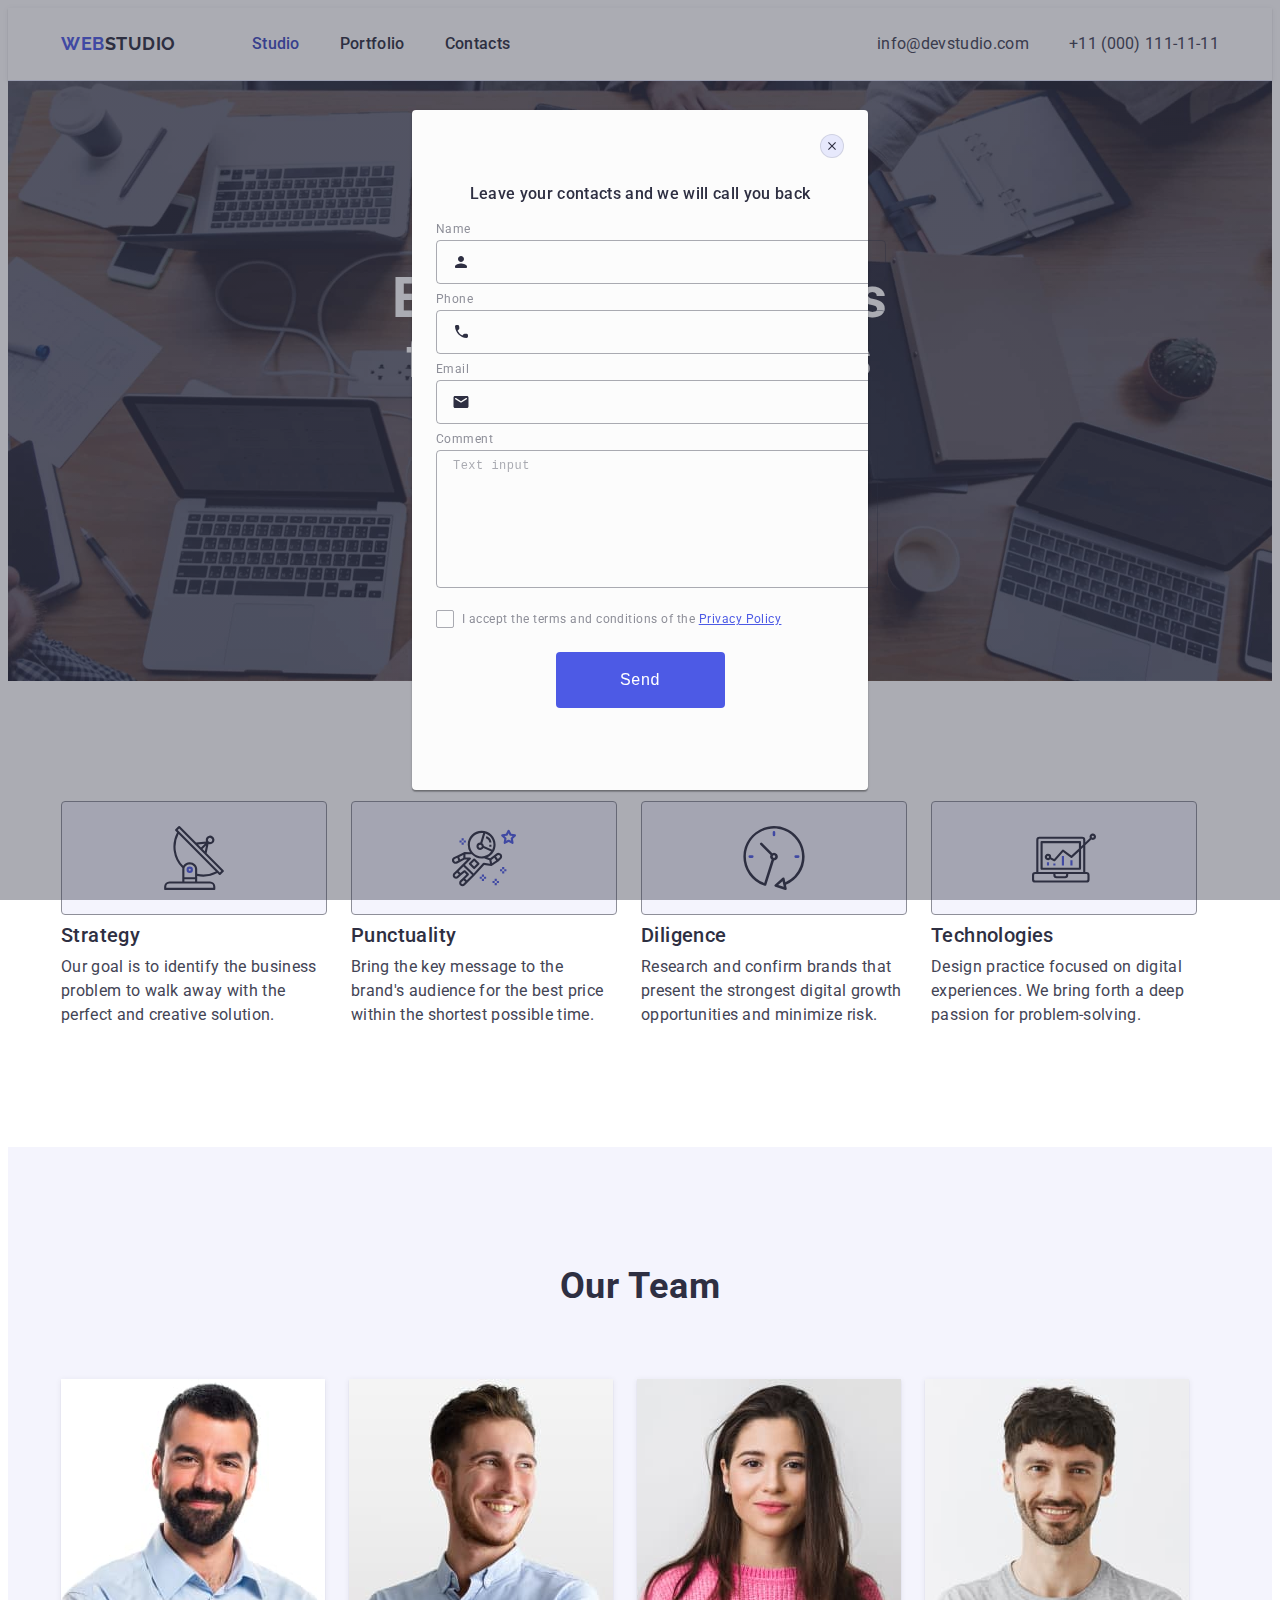
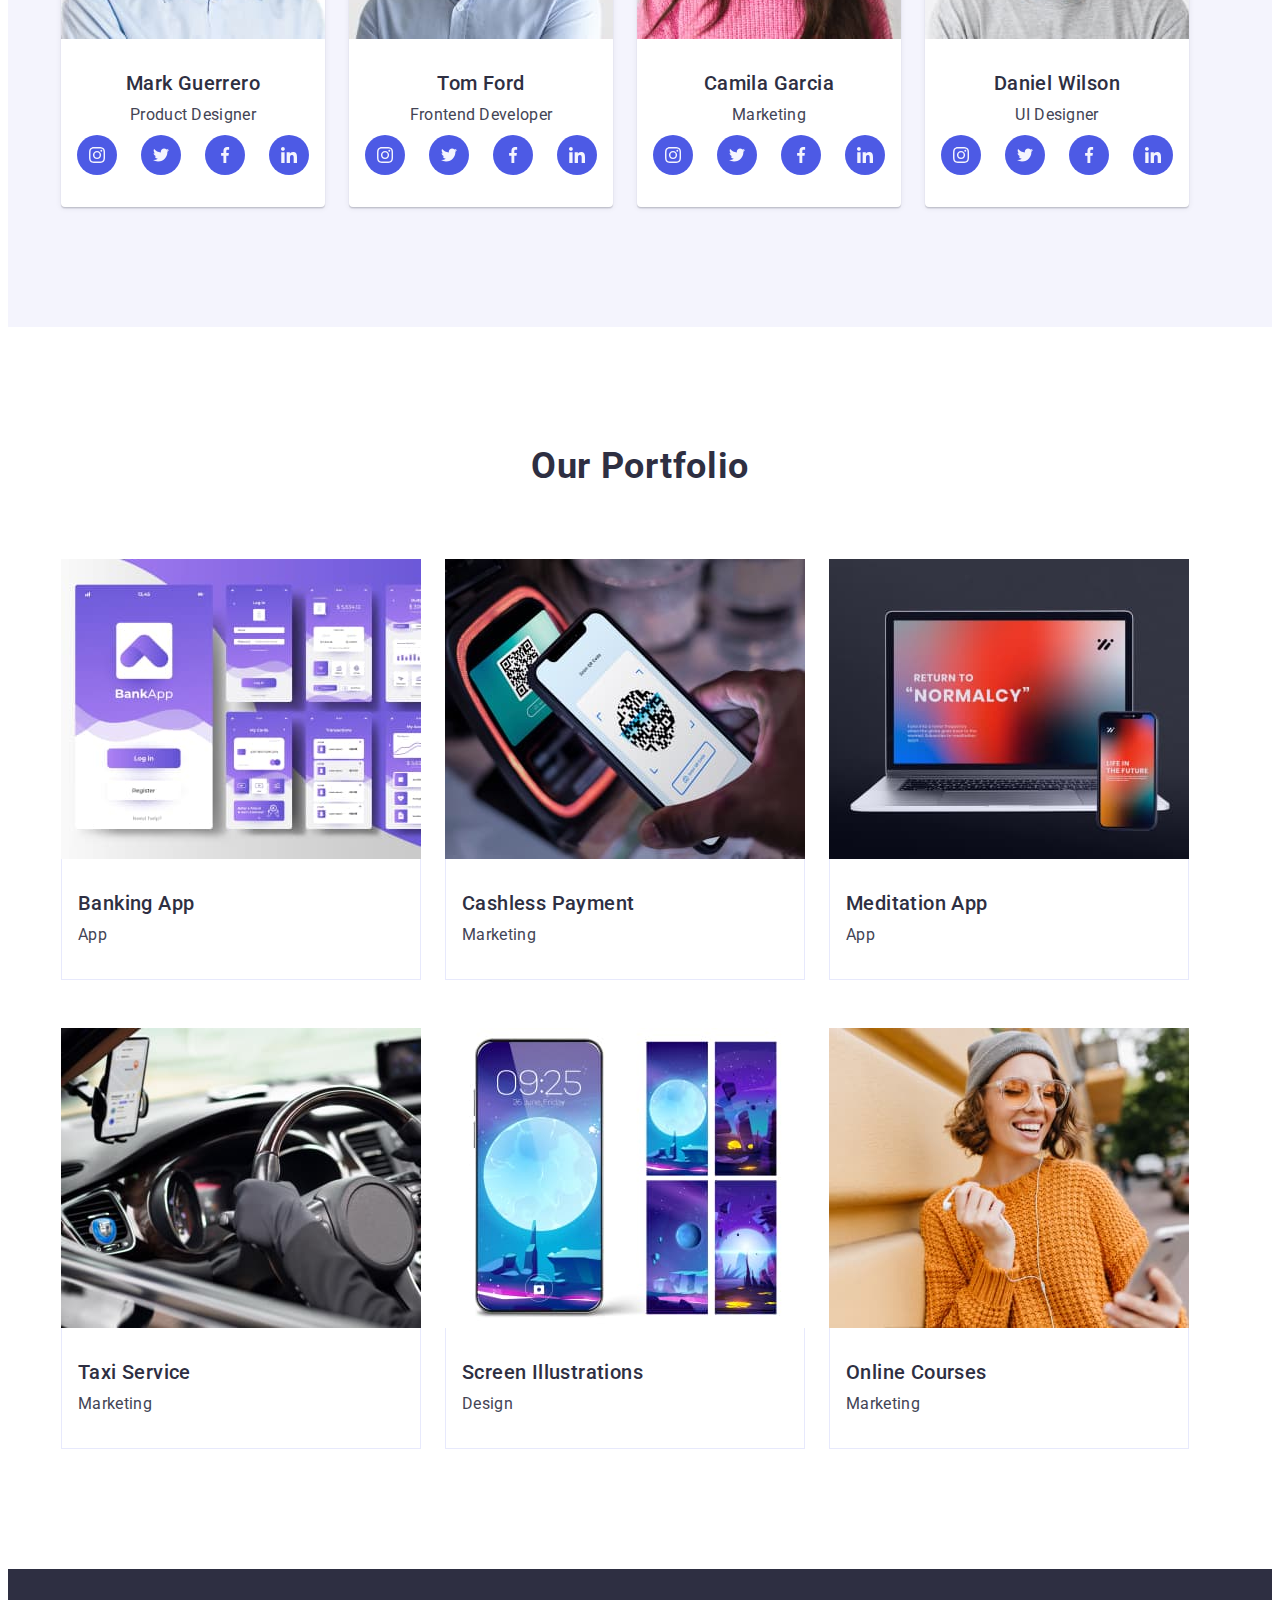
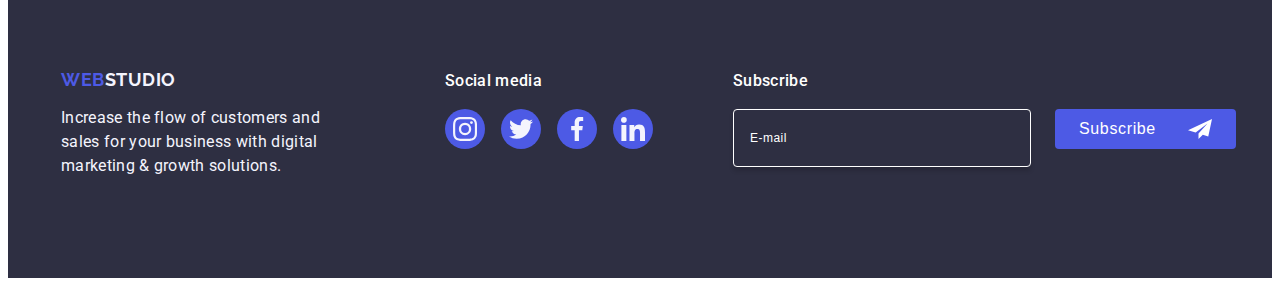
==== index.html @ cb4a6888 "Initial commit" ====
<!DOCTYPE html>
<html lang="en">
  <head>
    <meta charset="UTF-8" />
    <meta name="viewport" content="width=device-width, initial-scale=1.0" />
    <meta name="description" content="Effective Solutions for Your Business" />
    <title>WebStudio</title>
    <link
      rel="stylesheet"
      href="https://cdnjs.cloudflare.com/ajax/libs/modern-normalize/3.0.1/modern-normalize.min.css"
      integrity="sha512-q6WgHqiHlKyOqslT/lgBgodhd03Wp4BEqKeW6nNtlOY4quzyG3VoQKFrieaCeSnuVseNKRGpGeDU3qPmabCANg=="
      crossorigin="anonymous"
      referrerpolicy="no-referrer"
    />
    <link rel="preconnect" href="https://fonts.googleapis.com" />
    <link rel="preconnect" href="https://fonts.gstatic.com" crossorigin />
    <link
      href="https://fonts.googleapis.com/css2?family=Raleway:ital,wght@0,100..900;1,100..900&family=Roboto:ital,wght@0,100;0,300;0,400;0,500;0,700;0,900;1,100;1,300;1,400;1,500;1,700;1,900&display=swap"
      rel="stylesheet"
    />
    <link rel="stylesheet" href="./css/styles.css" />
  </head>
  <body>
    <!-- Header section -->
    <header id="home" class="main-header">
      <div class="container">
        <nav class="main-nav">
          <a class="logo" href="./index.html"
            >Web<span class="logo-style">Studio</span></a
          >
          <ul class="nav-list">
            <li class="nav-item">
              <a class="nav-item-link current" href="./index.html">Studio</a>
            </li>
            <li class="nav-item">
              <a class="nav-item-link" href="">Portfolio</a>
            </li>
            <li class="nav-item">
              <a class="nav-item-link" href="">Contacts</a>
            </li>
          </ul>
        </nav>
        <address class="address">
          <ul class="contact-list">
            <li>
              <a class="link" href="mailto:info@devstudio.com"
                >info@devstudio.com</a
              >
            </li>
            <li>
              <a class="link" href="tel:+110001111111">+11 (000) 111-11-11</a>
            </li>
          </ul>
        </address>
      </div>
    </header>

    <!-- Unique content -->
    <main>
      <!-- Section1  Hero section -->
      <section class="hero">
        <div class="container">
          <h1 class="hero-title">Effective Solutions for Your Business</h1>
          <button class="hero-btn" type="button">Order Service</button>
        </div>
      </section>
      <!-- Section2  Features section -->
      <section class="features">
        <div class="container">
          <h2 class="visually-hidden">Our operating principles</h2>
          <ul class="features-list section-list">
            <li class="item">
              <div class="thumb">
                <svg class="features-list-icons" width="64" height="64">
                  <use href="./images/icons.svg#icon-antenna"></use>
                </svg>
              </div>
              <h3 class="li-title">Strategy</h3>
              <p class="text">
                Our goal is to identify the business problem to walk away with
                the perfect and creative solution.
              </p>
            </li>
            <li class="item">
              <div class="thumb">
                <svg class="features-list-icons" width="64" height="64">
                  <use href="./images/icons.svg#icon-astronaut"></use>
                </svg>
              </div>
              <h3 class="li-title">Punctuality</h3>
              <p class="text">
                Bring the key message to the brand's audience for the best price
                within the shortest possible time.
              </p>
            </li>
            <li class="item">
              <div class="thumb">
                <svg class="features-list-icons" width="64" height="64">
                  <use href="./images/icons.svg#icon-clock"></use>
                </svg>
              </div>
              <h3 class="li-title">Diligence</h3>
              <p class="text">
                Research and confirm brands that present the strongest digital
                growth opportunities and minimize risk.
              </p>
            </li>
            <li class="item">
              <div class="thumb">
                <svg class="features-list-icons" width="64" height="64">
                  <use href="./images/icons.svg#icon-diagram"></use>
                </svg>
              </div>
              <h3 class="li-title">Technologies</h3>
              <p class="text">
                Design practice focused on digital experiences. We bring forth a
                deep passion for problem-solving.
              </p>
            </li>
          </ul>
        </div>
      </section>
      <!-- Section3  Our Team -->
      <section class="team section">
        <div class="container">
          <h2 class="section-title">Our Team</h2>
          <ul class="team-list section-list">
            <li class="item">
              <img
                src="./images/OurTeam/Mark.jpg"
                alt="Mark Product Designer"
                width="264"
                height="260"
              />
              <div class="card-text">
                <h3 class="li-title">Mark Guerrero</h3>
                <p class="text">Product Designer</p>
                <ul class="social-list">
                  <li class="item">
                    <a href="" class="link">
                      <svg class="icon" width="16" height="16">
                        <use href="./images/icons.svg#instagram"></use>
                      </svg>
                    </a>
                  </li>
                  <li class="item">
                    <a href="" class="link">
                      <svg class="icon" width="16" height="16">
                        <use href="./images/icons.svg#twitter"></use>
                      </svg>
                    </a>
                  </li>
                  <li class="item">
                    <a href="" class="link">
                      <svg class="icon" width="16" height="16">
                        <use href="./images/icons.svg#facebook"></use>
                      </svg>
                    </a>
                  </li>
                  <li class="item">
                    <a href="" class="link">
                      <svg class="icon" width="16" height="16">
                        <use href="./images/icons.svg#linkedin"></use>
                      </svg>
                    </a>
                  </li>
                </ul>
              </div>
            </li>
            <li class="item">
              <img
                src="./images/OurTeam/Tom.jpg"
                alt="Tom Ford Frontend Developer"
                width="264"
                height="260"
              />
              <div class="card-text">
                <h3 class="li-title">Tom Ford</h3>
                <p class="text">Frontend Developer</p>
                <ul class="social-list">
                  <li class="item">
                    <a href="" class="link">
                      <svg class="icon" width="16" height="16">
                        <use href="./images/icons.svg#instagram"></use>
                      </svg>
                    </a>
                  </li>
                  <li class="item">
                    <a href="" class="link">
                      <svg class="icon" width="16" height="16">
                        <use href="./images/icons.svg#twitter"></use>
                      </svg>
                    </a>
                  </li>
                  <li class="item">
                    <a href="" class="link">
                      <svg class="icon" width="16" height="16">
                        <use href="./images/icons.svg#facebook"></use>
                      </svg>
                    </a>
                  </li>
                  <li class="item">
                    <a href="" class="link">
                      <svg class="icon" width="16" height="16">
                        <use href="./images/icons.svg#linkedin"></use>
                      </svg>
                    </a>
                  </li>
                </ul>
              </div>
            </li>
            <li class="item">
              <img
                src="./images/OurTeam/Camila.jpg"
                alt="Camila Marketing"
                width="264"
                height="260"
              />
              <div class="card-text">
                <h3 class="li-title">Camila Garcia</h3>
                <p class="text">Marketing</p>
                <ul class="social-list">
                  <li class="item">
                    <a href="" class="link">
                      <svg class="icon" width="16" height="16">
                        <use href="./images/icons.svg#instagram"></use>
                      </svg>
                    </a>
                  </li>
                  <li class="item">
                    <a href="" class="link">
                      <svg class="icon" width="16" height="16">
                        <use href="./images/icons.svg#twitter"></use>
                      </svg>
                    </a>
                  </li>
                  <li class="item">
                    <a href="" class="link">
                      <svg class="icon" width="16" height="16">
                        <use href="./images/icons.svg#facebook"></use>
                      </svg>
                    </a>
                  </li>
                  <li class="item">
                    <a href="" class="link">
                      <svg class="icon" width="16" height="16">
                        <use href="./images/icons.svg#linkedin"></use>
                      </svg>
                    </a>
                  </li>
                </ul>
              </div>
            </li>
            <li class="item">
              <img
                src="./images/OurTeam/Daniel.jpg"
                alt="Camila Marketing"
                width="264"
                height="260"
              />
              <div class="card-text">
                <h3 class="li-title">Daniel Wilson</h3>
                <p class="text">UI Designer</p>
                <ul class="social-list">
                  <li class="item">
                    <a href="" class="link">
                      <svg class="icon" width="16" height="16">
                        <use href="./images/icons.svg#instagram"></use>
                      </svg>
                    </a>
                  </li>
                  <li class="item">
                    <a href="" class="link">
                      <svg class="icon" width="16" height="16">
                        <use href="./images/icons.svg#twitter"></use>
                      </svg>
                    </a>
                  </li>
                  <li class="item">
                    <a href="" class="link">
                      <svg class="icon" width="16" height="16">
                        <use href="./images/icons.svg#facebook"></use>
                      </svg>
                    </a>
                  </li>
                  <li class="item">
                    <a href="" class="link">
                      <svg class="icon" width="16" height="16">
                        <use href="./images/icons.svg#linkedin"></use>
                      </svg>
                    </a>
                  </li>
                </ul>
              </div>
            </li>
          </ul>
        </div>
      </section>
      <!-- Section4  Our Portfolio -->
      <section class="portfolio section">
        <div class="container">
          <h2 class="section-title">Our Portfolio</h2>
          <ul class="portfolio-list section-list">
            <li class="item">
              <div class="card-img">
                <img
                  src="./images/OurPortfolio/portfilio-img1.jpg"
                  alt="Banking App"
                  width="360"
                />
                <p class="overlay">
                  14 Stylish and User-Friendly App Design Concepts · Task
                  Manager App · Calorie Tracker App · Exotic Fruit Ecommerce App
                  · Cloud Storage App
                </p>
              </div>
              <div class="card-text">
                <h3 class="li-title">Banking App</h3>
                <p class="text">App</p>
              </div>
            </li>
            <li class="item">
              <div class="card-img">
                <img
                  src="./images/OurPortfolio/portfilio-img2.jpg"
                  alt="Cashless Payment"
                  width="360"
                />
                <p class="overlay">
                  14 Stylish and User-Friendly App Design Concepts · Task
                  Manager App · Calorie Tracker App · Exotic Fruit Ecommerce App
                  · Cloud Storage App
                </p>
              </div>
              <div class="card-text">
                <h3 class="li-title">Cashless Payment</h3>
                <p class="text">Marketing</p>
              </div>
            </li>
            <li class="item">
              <div class="card-img">
                <img
                  src="./images/OurPortfolio/portfilio-img3.jpg"
                  alt="Meditation App"
                  width="360"
                />
                <p class="overlay">
                  14 Stylish and User-Friendly App Design Concepts · Task
                  Manager App · Calorie Tracker App · Exotic Fruit Ecommerce App
                  · Cloud Storage App
                </p>
              </div>
              <div class="card-text">
                <h3 class="li-title">Meditation App</h3>
                <p class="text">App</p>
              </div>
            </li>
            <li class="item">
              <div class="card-img">
                <img
                  src="./images/OurPortfolio/portfilio-img4.jpg"
                  alt="Taxi Service"
                  width="360"
                />
                <p class="overlay">
                  14 Stylish and User-Friendly App Design Concepts · Task
                  Manager App · Calorie Tracker App · Exotic Fruit Ecommerce App
                  · Cloud Storage App
                </p>
              </div>
              <div class="card-text">
                <h3 class="li-title">Taxi Service</h3>
                <p class="text">Marketing</p>
              </div>
            </li>
            <li class="item">
              <div class="card-img">
                <img
                  src="./images/OurPortfolio/portfilio-img5.jpg"
                  alt="Screen Illustrations"
                  width="360"
                />
                <p class="overlay">
                  14 Stylish and User-Friendly App Design Concepts · Task
                  Manager App · Calorie Tracker App · Exotic Fruit Ecommerce App
                  · Cloud Storage App
                </p>
              </div>
              <div class="card-text">
                <h3 class="li-title">Screen Illustrations</h3>
                <p class="text">Design</p>
              </div>
            </li>
            <li class="item">
              <div class="card-img">
                <img
                  src="./images/OurPortfolio/portfilio-img6.jpg"
                  alt="Online Courses"
                  width="360"
                />
                <p class="overlay">
                  14 Stylish and User-Friendly App Design Concepts · Task
                  Manager App · Calorie Tracker App · Exotic Fruit Ecommerce App
                  · Cloud Storage App
                </p>
              </div>
              <div class="card-text">
                <h3 class="li-title">Online Courses</h3>
                <p class="text">Marketing</p>
              </div>
            </li>
          </ul>
        </div>
      </section>
    </main>

    <!-- Footer section -->
    <footer class="main-footer" id="contacts">
      <div class="container">
        <div class="info">
          <a class="logo" href="./index.html"
            >Web<span class="accent">Studio</span></a
          >
          <p class="text">
            Increase the flow of customers and sales for your business with
            digital marketing & growth solutions.
          </p>
        </div>
        <div class="contacts">
          <p class="contacts-title">Social media</p>
          <ul class="main-footer-list social-list">
            <li class="item">
              <a href="" class="link">
                <svg class="icon" width="24" height="24">
                  <use href="./images/icons.svg#instagram"></use>
                </svg>
              </a>
            </li>
            <li class="item">
              <a href="" class="link">
                <svg class="icon" width="24" height="24">
                  <use href="./images/icons.svg#twitter"></use>
                </svg>
              </a>
            </li>
            <li class="item">
              <a href="" class="link">
                <svg class="icon" width="24" height="24">
                  <use href="./images/icons.svg#facebook"></use>
                </svg>
              </a>
            </li>
            <li class="item">
              <a href="" class="link">
                <svg class="icon" width="24" height="24">
                  <use href="./images/icons.svg#linkedin"></use>
                </svg>
              </a>
            </li>
          </ul>
        </div>
        <div class="form-container">
          <p class="contacts-title">Subscribe</p>
          <form class="subscribe-form">
            <label class="form-label">
              <input
                class="form-input"
                type="email"
                name="user-email"
                placeholder="E-mail"
            /></label>
            <button class="submit-btn btn" type="submit">
              Subscribe
              <svg class="icon-send" width="24" height="24">
                <use href="./images/icons.svg#send"></use>
              </svg>
            </button>
          </form>
        </div>
      </div>
    </footer>
    <div class="backdrop is-open">
      <div class="modal">
        <button type="button" class="modal-close">
          <svg class="icone-close" width="8" height="8">
            <use href="./images/icons.svg#close"></use>
          </svg>
        </button>
        <p class="modal-title">Leave your contacts and we will call you back</p>
        <form>
          <div class="form-wrraper-cont">
            <label for="user-name" class="form-user-label">Name</label>
            <div class="form-user-icon-wrapper">
              <input
                class="form-user-input"
                type="text"
                id="user-name"
                name="user-name"
                required
              />
              <svg class="form-user-icon" width="18" height="24">
                <use href="./images/icons.svg#person"></use>
              </svg>
            </div>
          </div>
          <div class="form-wrraper-cont">
            <label class="form-user-label" for="form-user-phone">Phone</label>
            <div class="form-user-icon-wrapper">
              <input
                class="form-user-input"
                type="tel"
                id="form-user-phone"
                name="form-user-phone"
                pattern="[0-9]{3}-[0-9]{3}-[0-9]{2}-[0-9]{2}"
                title="xxx-xxx-xx-xx"
                required
              />
              <svg class="form-user-icon" width="18" height="24">
                <use href="./images/icons.svg#phone"></use>
              </svg>
            </div>
          </div>
          <div class="form-wrraper-cont">
            <label class="form-user-label" for="form-user-email">Email</label>
            <div class="form-user-icon-wrapper">
              <input
                class="form-user-input"
                type="email"
                id="form-user-email"
                name="form-user-email"
                required
              />
              <svg class="form-user-icon" width="18" height="24">
                <use href="./images/icons.svg#email"></use>
              </svg>
            </div>
          </div>
          <div class="form-wrraper-cont">
            <label for="user-comment" class="form-user-label">Comment</label>
            <textarea
              class="form-user-coment"
              id="user-comment"
              name="user-comment"
              placeholder="Text input"
            ></textarea>
          </div>
          <div class="form-wrapper-checkbox">
            <input
              class="checkbox visually-hidden"
              type="checkbox"
              name="user-privacy"
              id="user-privacy"
              value="true"
              required
            />
            <label for="user-privacy" class="form-user-checkbox"
              ><span class="castom-checkbox"
                ><svg width="10" height="8" class="castom-checkbox-icon">
                  <use href="./images/icons.svg#galka"></use></svg></span
              >I accept the terms and conditions of the
              <a class="link" href="#">Privacy Policy</a></label
            >
          </div>
          <button type="submit" class="btn hero-btn send-btn">Send</button>
        </form>
      </div>
    </div>
  </body>
</html>
---- css/styles.css ----
body {
  font-family: "Roboto", sans-serif;
  color: #434455;
  background-color: #ffffff;
}

img {
  display: block;
}

/* #region приховуєм елемент */
.visually-hidden {
  position: absolute;
  width: 1px;
  height: 1px;
  margin: -1px;
  border: 0;
  padding: 0;

  white-space: nowrap;
  clip-path: inset(100%);
  clip: rect(0 0 0 0);
  overflow: hidden;
}
/* #endregion приховуєм елемент*/

/* #region Обнуляєм дефолтні маржини від браузера */
h1,
h2,
h3,
h4,
h5,
h6,
p {
  margin-top: 0;
  margin-bottom: 0;
}
/* #endregion Обнуляєм дефолтні маржини від браузера*/

.container {
  max-width: 1158px;
  padding-left: 15px;
  padding-right: 15px;
  margin-left: auto;
  margin-right: auto;
}

.section {
  padding-top: 120px;
}

.section-list {
  gap: 24px;
}
.li-title {
  font-weight: 500;
  font-size: 20px;
  line-height: 1.2;
  letter-spacing: 0.02em;
  color: #2e2f42;
}

.li-title {
  margin-bottom: 8px;
}

.text {
  font-weight: 400;
  font-size: 16px;
  line-height: 1.5;
  letter-spacing: 0.02em;
}
.section-title {
  font-weight: 700;
  font-size: 36px;
  line-height: 1.11;
  letter-spacing: 0.02em;
  text-align: center;
  color: #2e2f42;
  text-transform: capitalize;
  margin-bottom: 72px;
}
/* #region скидуєм стилі */
a {
  text-decoration: none;
}

ul,
ol {
  margin-top: 0;
  margin-bottom: 0;
  padding-left: 0;
  list-style-type: none;
}
/* #endregion скидуєм стилі*/

button {
  cursor: pointer; /* зміна вигляду курсора*/
  border: 0; /* убираем рамку*/
  transition: background-color 250ms cubic-bezier(0.4, 0, 0.2, 1),
    color 250ms cubic-bezier(0.4, 0, 0.2, 1);
}
/* #region header */
.main-header {
  border-bottom: 1px solid #e7e9fc;
  box-shadow: 0px 1px 6px 0px rgba(46, 47, 66, 0.08),
    0px 1px 1px 0px rgba(46, 47, 66, 0.16),
    0px 2px 1px 0px rgba(46, 47, 66, 0.08);
}
.main-header .container {
  display: flex;
  justify-content: space-between;
}
.main-nav {
  display: flex;
  justify-content: space-between;
  align-items: center;
}
.main-nav .logo {
  margin-right: 76px;
}
.logo {
  font-family: "Raleway", sans-serif;
  font-weight: 700;
  font-size: 18px;
  line-height: 1.17;
  letter-spacing: 0.03em;
  text-transform: uppercase;
  color: #4d5ae5;
}
.logo-style {
  color: #2e2f42;
}
.nav-list {
}
.nav-item {
  position: relative;
}
.nav-item-link {
  font-weight: 500;
  font-size: 16px;
  line-height: 1.5;
  letter-spacing: 0.02em;
  color: #2e2f42;
  padding: 24px 0;
  display: block;

  position: relative;
  overflow: hidden;

  transition: color 250ms cubic-bezier(0.4, 0, 0.2, 1);
}
.nav-item-link::after {
  content: "";
  display: inline-block;
  width: 100%;
  position: absolute;
  bottom: -1px;
  left: 0;
  transform: translateY(100%);
  height: 4px;
  border-radius: 2px;
  background-color: #404bbf;
  transition: transform 250ms cubic-bezier(0.4, 0, 0.2, 1);
}

.nav-item-link:hover,
.nav-item-link:focus,
.contact-list .link:hover,
.contact-list .link:focus {
  color: #404bbf;
}

.nav-item:hover .nav-item-link::after,
.nav-item:focus .nav-item-link::after {
  transform: translateY(0);
  /*content: "";
  border-radius: 2px;
  width: 48px;
  height: 4px;
  background-color: #404bbf;
  display: block;

  position: absolute; */
  /* bottom: 0; Располагаем псевдоэл-т внизу родителя */
  /* left: 50%; начало псевдоэл-та посередине родителя */
  /* transform: translateX(-50%); Смещаем влево на половину ширины псевдоэл-та */
}

.nav-item-link.current {
  color: #404bbf;
}

.contact-list {
  display: flex;
  gap: 40px;
}

.nav-list {
  display: flex;
  gap: 40px;
}

.contact-list .link {
  font-weight: 400;
  font-size: 16px;
  line-height: 1.5;
  letter-spacing: 0.02em;
  color: #434455;
  padding: 24px 0;
  display: block;
  transition: color 250ms cubic-bezier(0.4, 0, 0.2, 1);
}
.main-header .address {
  font-style: normal;
}
/* #endregion header*/

/* #region hero */
.hero {
  max-width: 1440px;
  margin: 0 auto;

  background-color: #2e2f42;
  background-image: linear-gradient(
      rgba(46, 47, 66, 0.7),
      rgba(46, 47, 66, 0.7)
    ),
    url(../images/Hero/people-office.jpg);
  background-size: cover;
  background-repeat: no-repeat;
  background-position: center center;

  text-align: center;
  padding: 188px 0;
}
.hero-title {
  font-weight: 700;
  font-size: 56px;
  line-height: 1.07;
  letter-spacing: 0.02em;
  text-align: center;
  color: #ffffff;
  max-width: 496px;
  margin: 0 auto;
}
.hero-btn {
  display: block;
  margin: 0 auto;
  font-weight: 500;
  font-size: 16px;
  line-height: 1.5;
  letter-spacing: 0.04em;
  color: #ffffff;
  background-color: #4d5ae5;
  margin-top: 48px;
  padding: 16px 32px;
  border-radius: 4px;
  min-width: 169px; /* min-width чтобы влезло 2 слова*/
  height: 56px;
  border: none;
  transition: background-color 250ms cubic-bezier(0.4, 0, 0.2, 1);
}
.hero-btn:hover,
.hero-btn:focus {
  background-color: #404bbf;
}
/* #endregion hero */

/* #region Features section */
.features-list {
  display: flex;
}
.features-list .item {
  flex-basis: 264px;
  flex-shrink: 0;
}
.features {
  padding: 120px 0;
}
.features-list .thumb {
  border: 1px solid #8e8f99;
  border-radius: 4px;
  width: 264px;
  height: 112px;
  background: #f4f4fd;

  display: flex;
  justify-content: center;
  align-items: center;
  margin-bottom: 8px;
}

/* #endregion Features section */

/* #region Our Team */
.team {
  background-color: #f4f4fd;
  padding: 120px 0;
}
.team.container {
  padding-top: 120px;
  /* padding-bottom: 46px; */
}
.team-list {
  display: flex;
}
.team-list > .item {
  background-color: #ffffff;
  text-align: center;
  border-radius: 0px 0px 4px 4px;
  box-shadow: 0 2px 1px 0 rgba(46, 47, 66, 0.08),
    0 1px 1px 0 rgba(46, 47, 66, 0.16), 0 1px 6px 0 rgba(46, 47, 66, 0.08);
}
.section-list .card-text {
  padding: 32px 0;
}

.team-list .social-list {
  margin-top: 8px;
}
.social-list {
  display: flex;
  justify-content: center;
  align-items: center;
  gap: 24px;
}
.social-list .link {
  display: flex;
  width: 40px;
  height: 40px;
  border-radius: 50%;

  background-color: #4d5ae5;
  justify-content: center;
  align-items: center;
  transition: background-color 250ms cubic-bezier(0.4, 0, 0.2, 1);
}

.social-list .link:hover,
.social-list .link:focus {
  background-color: #404bbf;
}
.social-list .icon {
  fill: #f4f4fd;
}

/* #endregion Our Team */

/* #region Our Portfolio */
.portfolio-list {
  display: flex;
  flex-wrap: wrap;
  row-gap: 48px;
}
.portfolio-list .item {
  flex-basis: calc(100% - 48px) / 3;
  transition: box-shadow 250ms cubic-bezier(0.4, 0, 0.2, 1);
}

.portfolio-list .item:hover {
  box-shadow: 0 2px 1px 0 rgba(46, 47, 66, 0.08),
    0 1px 1px 0 rgba(46, 47, 66, 0.16), 0 1px 6px 0 rgba(46, 47, 66, 0.08);
}
.portfolio-list .card-text {
  padding-left: 16px;
  padding-right: 16px;
  border: 1px solid #e7e9fc;
  border-top: none;
}
.portfolio.section {
  padding-top: 120px;
  padding-bottom: 120px;
}
.card-img {
  position: relative;
  overflow: hidden;
}
.portfolio-list .item:hover .overlay,
.portfolio-list .item:focus .overlay {
  transform: translateY(0%);
}
.overlay {
  background-color: #4d5ae5;
  width: 360px;
  height: 300px;
  /* padding: 40px 32px 164px 32px; */
  padding: 40px 32px;
  line-height: 1.5;
  letter-spacing: 0.02em;
  color: #f4f4fd;

  position: absolute;
  top: 0;
  left: 0;
  transform: translateY(100%);
  transition: transform 250ms cubic-bezier(0.4, 0, 0.2, 1);
}
.overlay .text {
  color: #f4f4fd;
}
/* #endregion Our Portfolio */

/* #region footer */
.main-footer {
  background-color: #2e2f42;
  color: #f4f4fd;
  padding: 100px 0;
}

.main-footer .container {
  display: flex;
  align-items: baseline;
}
.accent {
  color: #f4f4fd;
}

.main-footer .logo {
  display: inline-block;
  margin-bottom: 16px;
}
.info {
  flex-basis: 264px;
  margin-right: 120px;
}
.main-footer .text {
  width: 264px;
}

.main-footer .contacts {
  flex-basis: 208px;
}
.contacts-title {
  margin-bottom: 16px;
  font-weight: 500;
  color: #ffffff;
  /* мы это задали для body, тут: по требованию робота: */
  line-height: 1.5;
  letter-spacing: 0.02em;
}
.main-footer .social-list {
  /* display: flex;
  justify-content: space-between;
  align-items: center; */
  gap: 16px;
}

.main-footer-list .link:hover,
.main-footer-list .link:focus,
.subscribe-form .submit-btn:hover,
.subscribe-form .submit-btn:focus {
  background-color: #31d0aa;
}
.main-footer .contacts {
  margin-right: 80px;
}
.subscribe-form .form-input {
  width: 264px;
  height: 40px;
  background-color: transparent;
  border: 1px solid #ffffff;
  border-radius: 4px;
  height: 40px;
  box-shadow: 0 4px 4px 0 rgba(0, 0, 0, 0.15);
  padding: 8px 16px;
  outline: none;

  font-size: 12px;
  line-height: 2;
  letter-spacing: 0.48px;
  color: #ffffff;

  transition: border 250ms cubic-bezier(0.4, 0, 0.2, 1);
}
.subscribe-form .form-input::placeholder {
  font-weight: 400;
  font-size: 12px;
  line-height: 2;
  letter-spacing: 0.04em;
  color: #fff;
}
.subscribe-form {
  display: flex;
  gap: 24px;
  justify-content: space-between;
}
.subscribe-form .submit-btn {
  display: flex;
  align-items: center;
  justify-content: center;
  flex-direction: row;
  gap: 16px;

  border-radius: 4px;
  padding: 8px 24px;
  min-width: 165px;
  height: 40px;
  background-color: #4d5ae5;

  font-weight: 500;
  font-size: 16px;
  line-height: 1.5;
  letter-spacing: 0.04em;
  text-align: center;
  color: #ffffff;
}
.icon-send {
  fill: #ffffff;
  margin-left: 16px;
}
/* #endregion footer*/
/* #region backdrop & modal */
.backdrop {
  position: fixed;
  top: 0;
  left: 0;
  z-index: 99999;
  width: 100%;
  height: 100%;
  background: rgba(46, 47, 66, 0.4);
  opacity: 0; /*прозрачность эл-та, 0 полностью прозрачн, т е нет темного окна*/
  visibility: hidden; /*эл-т невидим, активен слой под ним*/
  pointer-events: none;
  /*эл-т полностью неактивным для кликов, наведения, фокуса и т.д.*/
  transition: opacity 250ms cubic-bezier(0.4, 0, 0.2, 1),
    visibility 250ms cubic-bezier(0.4, 0, 0.2, 1);
}
/* backdrop */
.is-open {
  opacity: 1; /*непрозрачен, т е есть темное окно*/
  visibility: visible; /*эл-т видим, слой под ним неактивен*/
  pointer-events: auto; /*эл-т полностью активн для кликов, и т.д.*/
}
.modal {
  min-width: 408px;
  min-height: 584px;

  position: absolute;
  top: 50%;
  left: 50%;
  transform: translate(-50%, -50%);
  transition: transform 250ms cubic-bezier(0.4, 0, 0.2, 1);

  background-color: #fcfcfc;
  box-shadow: 0 1px 1px 0 rgba(0, 0, 0, 0.14), 0 1px 3px 0 rgba(0, 0, 0, 0.12),
    0 2px 1px 0 rgba(0, 0, 0, 0.2);
  border-radius: 4px;
  padding: 24px;
  padding-top: 72px;
}
.modal-title {
  font-weight: 500;
  font-size: 16px;
  line-height: 1.5;
  letter-spacing: 0.02em;
  text-align: center;
  color: #2e2f42;
  margin-bottom: 16px;
}
/* кнопка */
.modal-close {
  position: absolute;
  top: 24px;
  right: 24px;
  padding: 0;

  fill: #2e2f42; /* это для цвета иконки т к иконка унаследует цвет от кнопки*/
  transition: fill 250ms cubic-bezier(0.4, 0, 0.2, 1),
    background-color 250ms cubic-bezier(0.4, 0, 0.2, 1);
  background-color: #e7e9fc;
  transition: background-color 250ms cubic-bezier(0.4, 0, 0.2, 1),
    border 250ms cubic-bezier(0.4, 0, 0.2, 1);

  width: 24px;
  height: 24px;
  border-radius: 50%;
  border: 1px solid rgba(0, 0, 0, 0.1);

  display: flex;
  justify-content: center;
  align-items: center;
}
.icone-close {
  transition: fill 250ms cubic-bezier(0.4, 0, 0.2, 1);
}
.modal-close:hover,
.modal-close:focus {
  fill: #ffffff;
  background-color: #404bbf;
  border: none;
}
.form-wrraper-cont {
  margin-bottom: 8px;
}
.form-wrraper-cont:nth-child(4) {
  margin-bottom: 16px;
}
.form-user-label {
  display: block;
  margin-bottom: 4px;
  font-weight: 400;
  font-size: 12px;
  line-height: 1.17;
  letter-spacing: 0.04em;
  color: #8e8f99;
}

.form-user-input {
  width: 100%;
  border: 1px solid rgba(46, 47, 66, 0.4);
  border-radius: 4px;
  height: 40px;
  padding-left: 38px;
  /* outline: none; при уст курсора чтоб не появл внешн рамка - научил препод*/
  outline: transparent; /*требование робота*/
  background-color: transparent;
  transition: border 250ms cubic-bezier(0.4, 0, 0.2, 1);
  transition: border-color 250ms cubic-bezier(0.4, 0, 0.2, 1);
}
.form-user-input:focus {
  border: 1px solid #4d5ae5;
}
.form-user-icon-wrapper {
  position: relative;
}
.form-user-icon {
  position: absolute;
  top: 50%;
  transform: translateY(-50%);
  left: 16px;
  fill: #2e2f42;
  transition: fill 250ms cubic-bezier(0.4, 0, 0.2, 1);
}
.form-user-input:focus + .form-user-icon {
  fill: #4d5ae5;
}
.form-user-coment {
  width: 100%;
  resize: none;
  min-height: 120px;
  outline: none;
  border: 1px solid rgba(46, 47, 66, 0.4);
  border-radius: 4px;
  padding: 8px 16px;

  font-weight: 400;
  font-size: 12px;
  line-height: 1.17;
  letter-spacing: 0.04em;
  color: rgba(46, 47, 66, 0.4);
  background-color: transparent; /*требование робота*/
  outline: transparent; /*требование робота*/
  transition: border-color 250ms cubic-bezier(0.4, 0, 0.2, 1);
}
.form-user-coment:focus {
  border: 1px solid #4d5ae5;
}
.form-user-coment::placeholder {
  font-weight: 400;
  font-size: 12px;
  line-height: 1.16667;
  letter-spacing: 0.04em;
  color: rgba(46, 47, 66, 0.4);
}
.castom-checkbox {
  display: inline-flex;
  justify-content: center;
  align-items: center;
  fill: transparent;
  width: 16px;
  height: 16px;
  border-radius: 2px;
  border: 1px solid rgba(46, 47, 66, 0.4);
  cursor: pointer;
  margin-right: 8px;
  transition: background-color 250ms cubic-bezier(0.4, 0, 0.2, 1),
    border 250ms cubic-bezier(0.4, 0, 0.2, 1),
    fill 250ms cubic-bezier(0.4, 0, 0.2, 1);
}
.checkbox:checked + .form-user-checkbox .castom-checkbox {
  background-color: #404bbf;
  border: transparent;
  fill: #f4f4fd;
}
.form-user-checkbox {
  font-weight: 400;
  font-size: 12px;
  line-height: 1.17;
  letter-spacing: 0.04em;
  color: #8e8f99;
}
.form-user-checkbox .link {
  text-decoration: underline;
  color: #4d5ae5;
}
.form-wrapper-checkbox {
  margin-bottom: 24px;
}
.send-btn {
  margin-top: 0;
  min-width: 169px; /* min-width чтобы влезло 2 слова*/

  color: #ffffff;

  font-size: 16px;

  font-weight: 500;
  line-height: 1.5;

  transition: background-color 250ms cubic-bezier(0.4, 0, 0.2, 1);
}
/* #endregion backdrop & modal*/
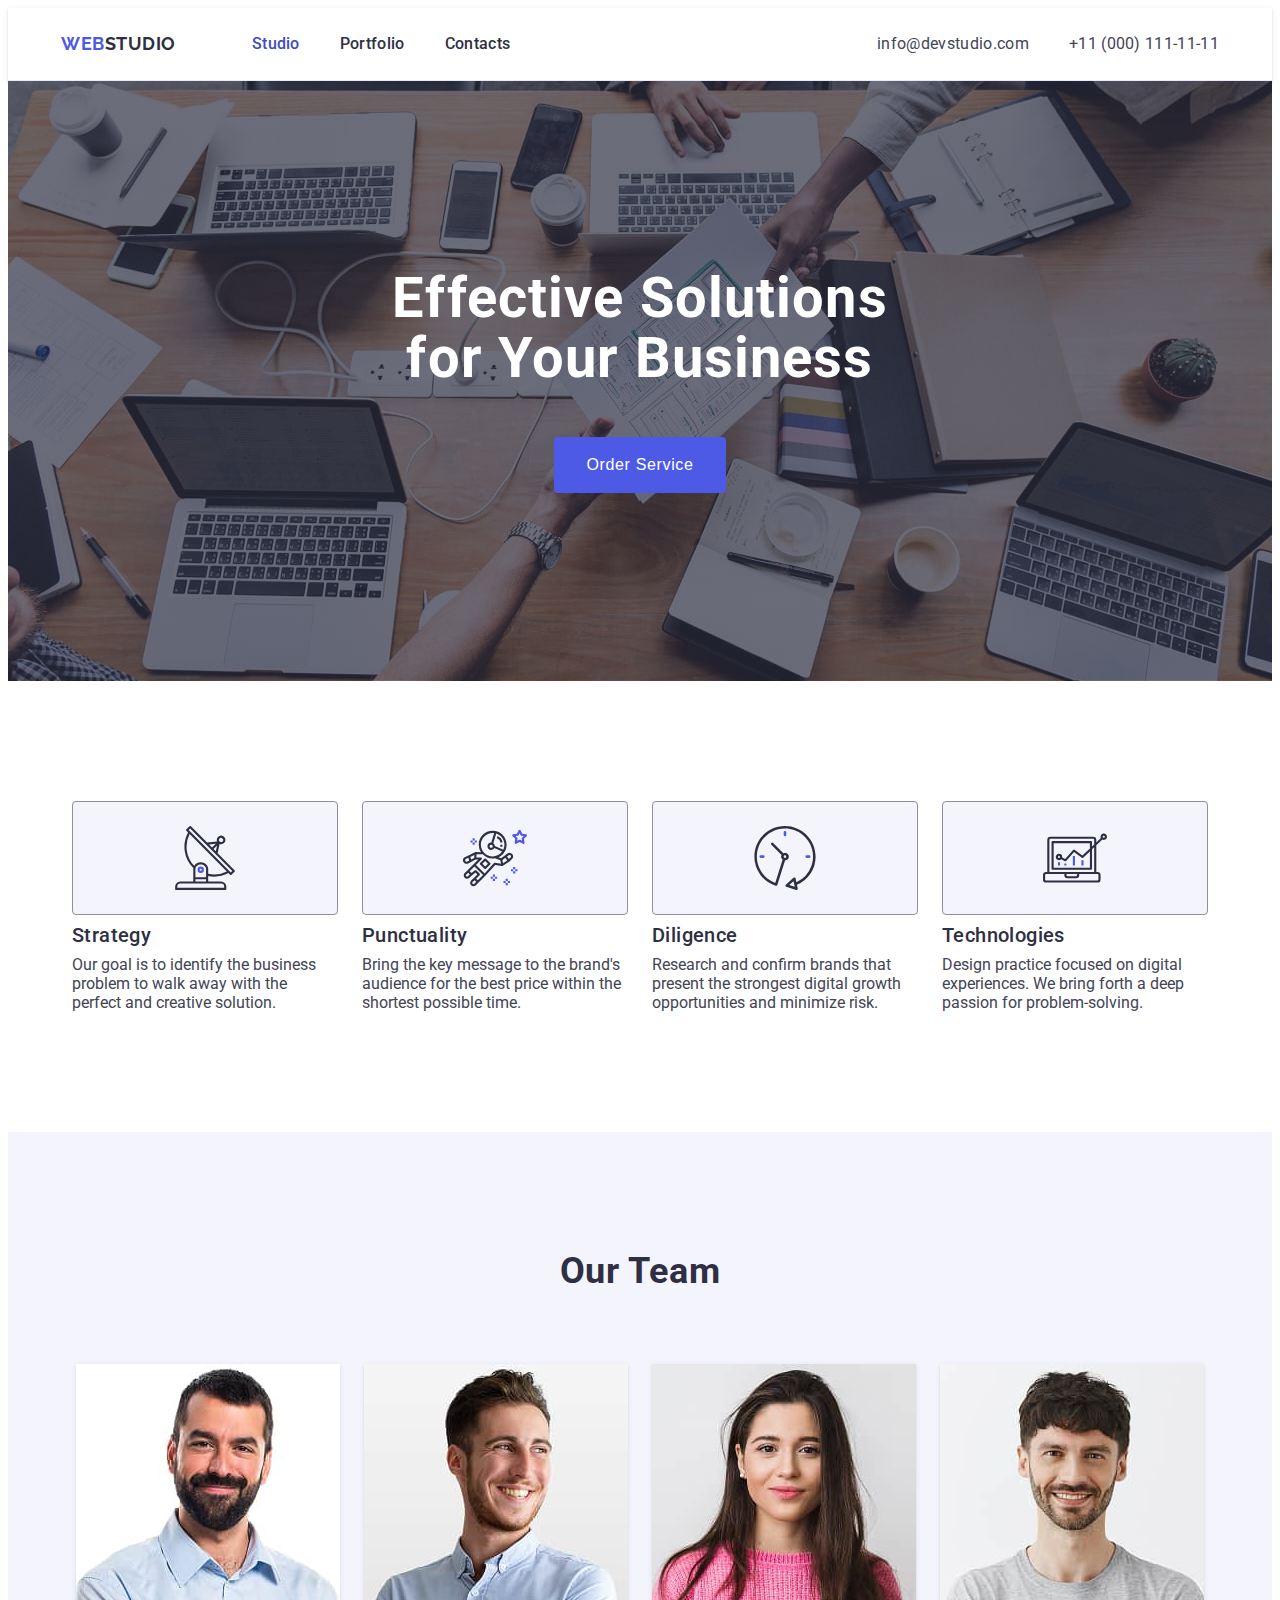
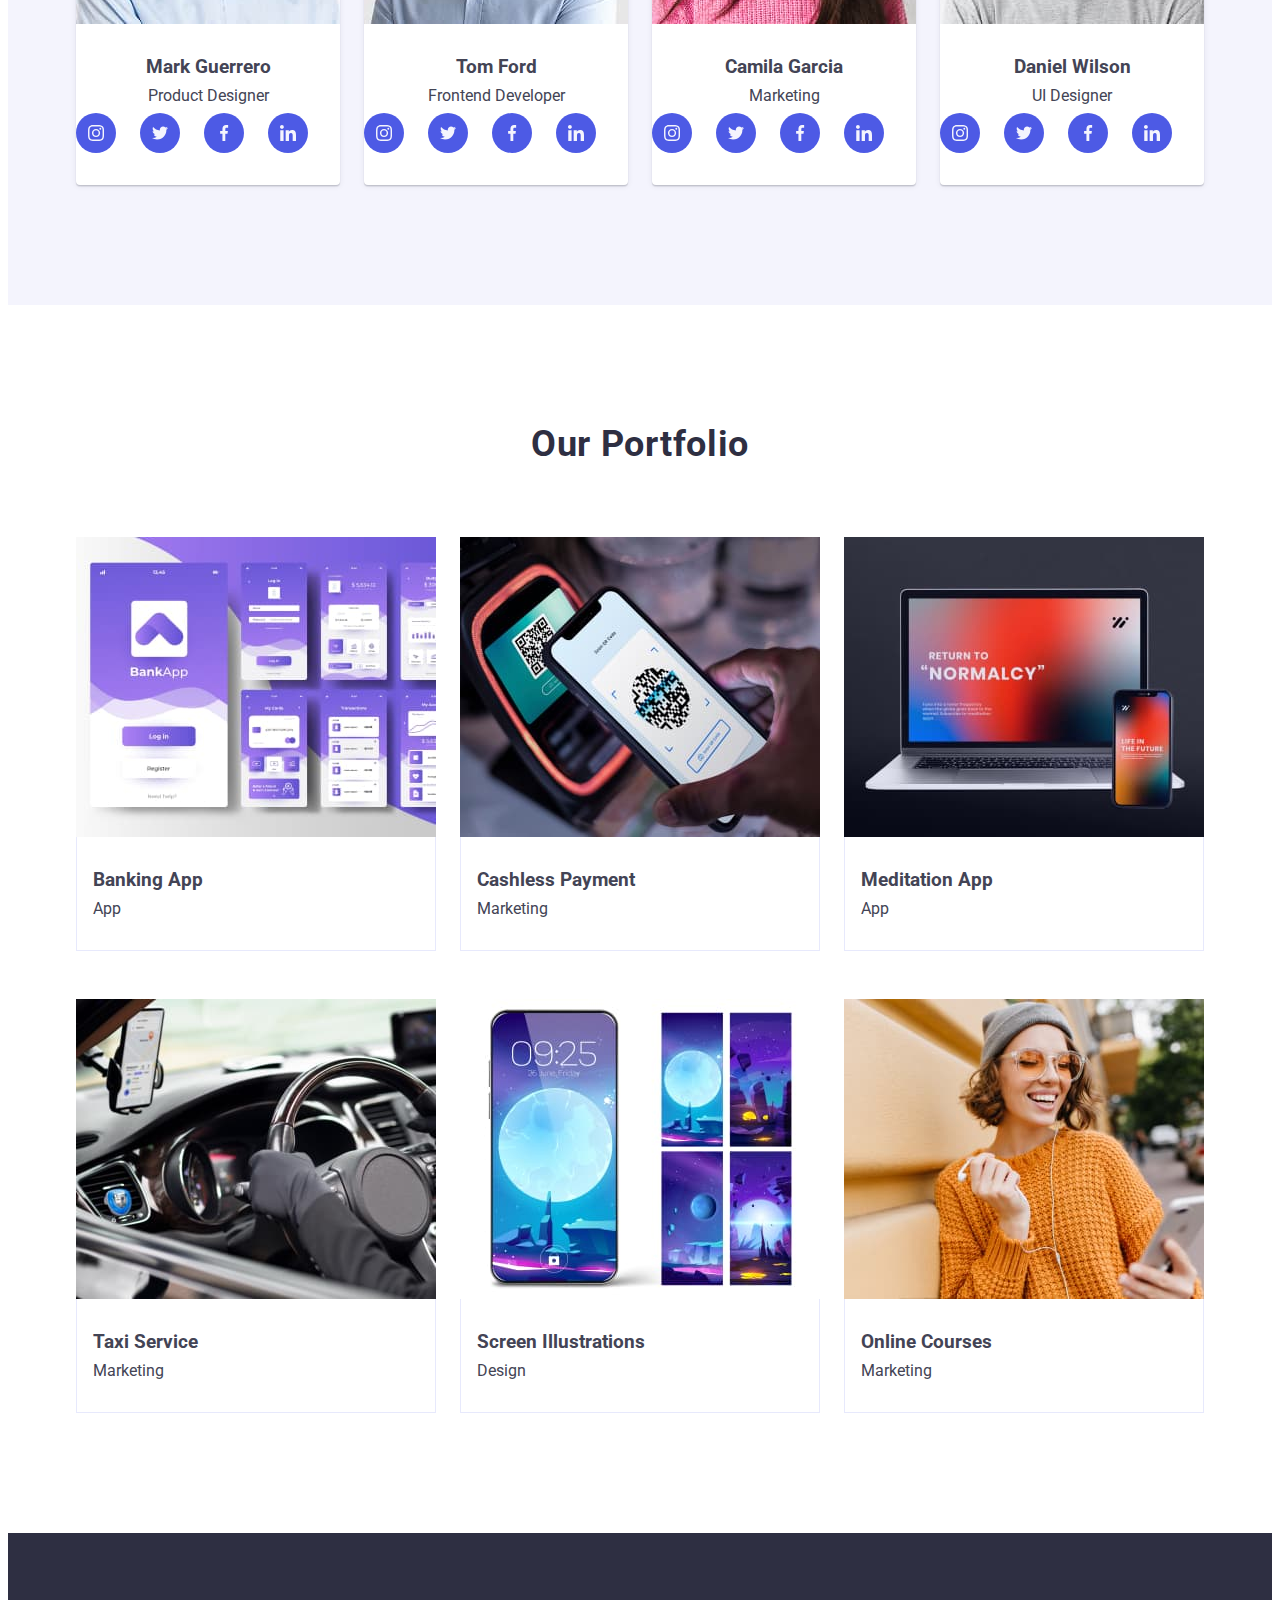
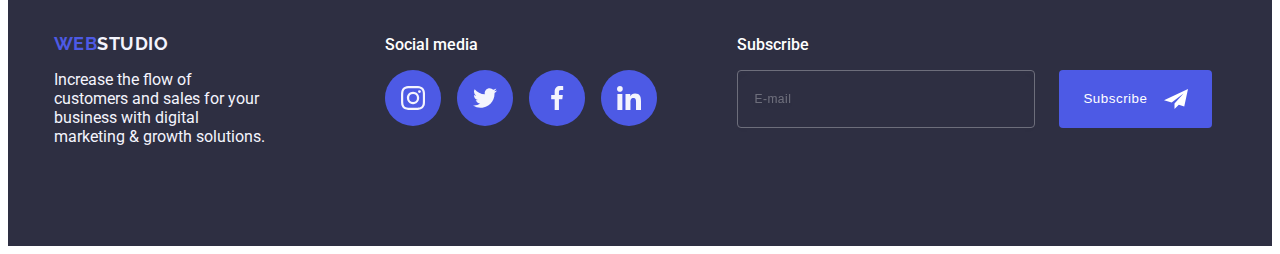
==== commit 7655fe3e: "HW6 v1" ====
--- a/index.html
+++ b/index.html
@@ -52,9 +52,13 @@
             </li>
           </ul>
         </address>
+        <button class="burger-btn" type="button" data-menu-open>
+          <svg class="burger-icon" width="24" height="24">
+            <use href="./images/icons.svg#icon-burger"></use>
+          </svg>
+        </button>
       </div>
     </header>
-
     <!-- Unique content -->
     <main>
       <!-- Section1  Hero section -->
@@ -127,7 +131,11 @@
           <ul class="team-list section-list">
             <li class="item">
               <img
-                src="./images/OurTeam/Mark.jpg"
+                src="./images/OurTeam/team-img-1@1x.jpg"
+                srcset="
+                  ./images/OurTeam/team-img-1@1x.jpg 1x,
+                  ./images/OurTeam/team-img-1@2x.jpg 2x
+                "
                 alt="Mark Product Designer"
                 width="264"
                 height="260"
@@ -169,7 +177,11 @@
             </li>
             <li class="item">
               <img
-                src="./images/OurTeam/Tom.jpg"
+                src="./images/OurTeam/team-img-2@1x.jpg"
+                srcset="
+                  ./images/OurTeam/team-img-2@1x.jpg 1x,
+                  ./images/OurTeam/team-img-2@2x.jpg 2x
+                "
                 alt="Tom Ford Frontend Developer"
                 width="264"
                 height="260"
@@ -211,7 +223,11 @@
             </li>
             <li class="item">
               <img
-                src="./images/OurTeam/Camila.jpg"
+                src="./images/OurTeam/team-img-3@1x.jpg"
+                srcset="
+                  ./images/OurTeam/team-img-3@1x.jpg 1x,
+                  ./images/OurTeam/team-img-3@2x.jpg 2x
+                "
                 alt="Camila Marketing"
                 width="264"
                 height="260"
@@ -253,7 +269,11 @@
             </li>
             <li class="item">
               <img
-                src="./images/OurTeam/Daniel.jpg"
+                src="./images/OurTeam/team-img-4@1x.jpg"
+                srcset="
+                  ./images/OurTeam/team-img-4@1x.jpg 1x,
+                  ./images/OurTeam/team-img-4@2x.jpg 2x
+                "
                 alt="Camila Marketing"
                 width="264"
                 height="260"
@@ -303,11 +323,32 @@
           <ul class="portfolio-list section-list">
             <li class="item">
               <div class="card-img">
-                <img
-                  src="./images/OurPortfolio/portfilio-img1.jpg"
-                  alt="Banking App"
-                  width="360"
-                />
+                <picture>
+                  <source
+                    media="(min-width: 1158px)"
+                    srcset="
+                      ./images/OurPortfolio/desktop/portfolio-img1-desktop@1.jpg 1x,
+                      ./images/OurPortfolio/desktop/portfolio-img1-desktop@2.jpg 2x
+                    "
+                    type="image/jpeg"
+                  />
+                  <source
+                    media="(min-width: 768px)"
+                    srcset="
+                      ./images/OurPortfolio/tablet/portfolio-img1-tablet@1.jpg 1x,
+                      ./images/OurPortfolio/tablet/portfolio-img1-tablet@2.jpg 2x
+                    "
+                    type="image/jpeg"
+                  />
+                  <img
+                    srcset="
+                      ./images/OurPortfolio/mobile/portfolio-img1-mobile@1x.jpg 1x,
+                      ./images/OurPortfolio/mobile/portfolio-img1-mobile@2x.jpg 2x
+                    "
+                    alt="Banking App"
+                    width="360"
+                  />
+                </picture>
                 <p class="overlay">
                   14 Stylish and User-Friendly App Design Concepts · Task
                   Manager App · Calorie Tracker App · Exotic Fruit Ecommerce App
@@ -321,11 +362,32 @@
             </li>
             <li class="item">
               <div class="card-img">
-                <img
-                  src="./images/OurPortfolio/portfilio-img2.jpg"
-                  alt="Cashless Payment"
-                  width="360"
-                />
+                <picture>
+                  <source
+                    media="(min-width: 1158px)"
+                    srcset="
+                      ./images/OurPortfolio/desktop/portfolio-img2-desktop@1.jpg 1x,
+                      ./images/OurPortfolio/desktop/portfolio-img2-desktop@2.jpg 2x
+                    "
+                    type="image/jpeg"
+                  />
+                  <source
+                    media="(min-width: 768px)"
+                    srcset="
+                      ./images/OurPortfolio/tablet/portfolio-img2-tablet@1.jpg 1x,
+                      ./images/OurPortfolio/tablet/portfolio-img2-tablet@2.jpg 2x
+                    "
+                    type="image/jpeg"
+                  />
+                  <img
+                    srcset="
+                      ./images/OurPortfolio/mobile/portfolio-img2-mobile@1x.jpg 1x,
+                      ./images/OurPortfolio/mobile/portfolio-img2-mobile@2x.jpg 2x
+                    "
+                    alt="Banking App"
+                    width="360"
+                  />
+                </picture>
                 <p class="overlay">
                   14 Stylish and User-Friendly App Design Concepts · Task
                   Manager App · Calorie Tracker App · Exotic Fruit Ecommerce App
@@ -339,11 +401,32 @@
             </li>
             <li class="item">
               <div class="card-img">
-                <img
-                  src="./images/OurPortfolio/portfilio-img3.jpg"
-                  alt="Meditation App"
-                  width="360"
-                />
+                <picture>
+                  <source
+                    media="(min-width: 1158px)"
+                    srcset="
+                      ./images/OurPortfolio/desktop/portfolio-img3-desktop@1.jpg 1x,
+                      ./images/OurPortfolio/desktop/portfolio-img3-desktop@2.jpg 2x
+                    "
+                    type="image/jpeg"
+                  />
+                  <source
+                    media="(min-width: 768px)"
+                    srcset="
+                      ./images/OurPortfolio/tablet/portfolio-img3-tablet@1.jpg 1x,
+                      ./images/OurPortfolio/tablet/portfolio-img3-tablet@2.jpg 2x
+                    "
+                    type="image/jpeg"
+                  />
+                  <img
+                    srcset="
+                      ./images/OurPortfolio/mobile/portfolio-img3-mobile@1x.jpg 1x,
+                      ./images/OurPortfolio/mobile/portfolio-img3-mobile@2x.jpg 2x
+                    "
+                    alt="Banking App"
+                    width="360"
+                  />
+                </picture>
                 <p class="overlay">
                   14 Stylish and User-Friendly App Design Concepts · Task
                   Manager App · Calorie Tracker App · Exotic Fruit Ecommerce App
@@ -357,11 +440,32 @@
             </li>
             <li class="item">
               <div class="card-img">
-                <img
-                  src="./images/OurPortfolio/portfilio-img4.jpg"
-                  alt="Taxi Service"
-                  width="360"
-                />
+                <picture>
+                  <source
+                    media="(min-width: 1158px)"
+                    srcset="
+                      ./images/OurPortfolio/desktop/portfolio-img4-desktop@1.jpg 1x,
+                      ./images/OurPortfolio/desktop/portfolio-img4-desktop@2.jpg 2x
+                    "
+                    type="image/jpeg"
+                  />
+                  <source
+                    media="(min-width: 768px)"
+                    srcset="
+                      ./images/OurPortfolio/tablet/portfolio-img4-tablet@1.jpg 1x,
+                      ./images/OurPortfolio/tablet/portfolio-img4-tablet@2.jpg 2x
+                    "
+                    type="image/jpeg"
+                  />
+                  <img
+                    srcset="
+                      ./images/OurPortfolio/mobile/portfolio-img4-mobile@1x.jpg 1x,
+                      ./images/OurPortfolio/mobile/portfolio-img4-mobile@2x.jpg 2x
+                    "
+                    alt="Banking App"
+                    width="360"
+                  />
+                </picture>
                 <p class="overlay">
                   14 Stylish and User-Friendly App Design Concepts · Task
                   Manager App · Calorie Tracker App · Exotic Fruit Ecommerce App
@@ -375,11 +479,32 @@
             </li>
             <li class="item">
               <div class="card-img">
-                <img
-                  src="./images/OurPortfolio/portfilio-img5.jpg"
-                  alt="Screen Illustrations"
-                  width="360"
-                />
+                <picture>
+                  <source
+                    media="(min-width: 1158px)"
+                    srcset="
+                      ./images/OurPortfolio/desktop/portfolio-img5-desktop@1.jpg 1x,
+                      ./images/OurPortfolio/desktop/portfolio-img5-desktop@2.jpg 2x
+                    "
+                    type="image/jpeg"
+                  />
+                  <source
+                    media="(min-width: 768px)"
+                    srcset="
+                      ./images/OurPortfolio/tablet/portfolio-img5-tablet@1.jpg 1x,
+                      ./images/OurPortfolio/tablet/portfolio-img5-tablet@2.jpg 2x
+                    "
+                    type="image/jpeg"
+                  />
+                  <img
+                    srcset="
+                      ./images/OurPortfolio/mobile/portfolio-img5-mobile@1x.jpg 1x,
+                      ./images/OurPortfolio/mobile/portfolio-img5-mobile@2x.jpg 2x
+                    "
+                    alt="Banking App"
+                    width="360"
+                  />
+                </picture>
                 <p class="overlay">
                   14 Stylish and User-Friendly App Design Concepts · Task
                   Manager App · Calorie Tracker App · Exotic Fruit Ecommerce App
@@ -393,11 +518,32 @@
             </li>
             <li class="item">
               <div class="card-img">
-                <img
-                  src="./images/OurPortfolio/portfilio-img6.jpg"
-                  alt="Online Courses"
-                  width="360"
-                />
+                <picture>
+                  <source
+                    media="(min-width: 1158px)"
+                    srcset="
+                      ./images/OurPortfolio/desktop/portfolio-img6-desktop@1.jpg 1x,
+                      ./images/OurPortfolio/desktop/portfolio-img6-desktop@2.jpg 2x
+                    "
+                    type="image/jpeg"
+                  />
+                  <source
+                    media="(min-width: 768px)"
+                    srcset="
+                      ./images/OurPortfolio/tablet/portfolio-img6-tablet@1.jpg 1x,
+                      ./images/OurPortfolio/tablet/portfolio-img6-tablet@2.jpg 2x
+                    "
+                    type="image/jpeg"
+                  />
+                  <img
+                    srcset="
+                      ./images/OurPortfolio/mobile/portfolio-img6-mobile@1x.jpg 1x,
+                      ./images/OurPortfolio/mobile/portfolio-img6-mobile@2x.jpg 2x
+                    "
+                    alt="Banking App"
+                    width="360"
+                  />
+                </picture>
                 <p class="overlay">
                   14 Stylish and User-Friendly App Design Concepts · Task
                   Manager App · Calorie Tracker App · Exotic Fruit Ecommerce App
@@ -479,7 +625,8 @@
         </div>
       </div>
     </footer>
-    <div class="backdrop is-open">
+
+    <div class="backdrop">
       <div class="modal">
         <button type="button" class="modal-close">
           <svg class="icone-close" width="8" height="8">
@@ -565,5 +712,69 @@
         </form>
       </div>
     </div>
+    <div class="mobile-menu" data-menu>
+      <div class="container mobile-menu-container">
+        <button type="button" class="modal-close" data-menu-close>
+          <svg class="icone-close" width="8" height="8">
+            <use href="./images/icons.svg#close"></use>
+          </svg>
+        </button>
+        <ul class="mobile-nav-list nav-list">
+          <li class="nav-item">
+            <a class="nav-item-link current" href="./index.html">Studio</a>
+          </li>
+          <li class="nav-item">
+            <a class="nav-item-link" href="">Portfolio</a>
+          </li>
+          <li class="nav-item">
+            <a class="nav-item-link" href="">Contacts</a>
+          </li>
+        </ul>
+        <address class="address">
+          <ul class="contact-list">
+            <li class="item">
+              <a class="link" href="mailto:info@devstudio.com"
+                >info@devstudio.com</a
+              >
+            </li>
+            <li class="item">
+              <a class="link" href="tel:+110001111111">+11 (000) 111-11-11</a>
+            </li>
+          </ul>
+        </address>
+        <ul class="social-list">
+          <li class="item">
+            <a href="" class="link">
+              <svg class="icon" width="24" height="24">
+                <use href="./images/icons.svg#instagram"></use>
+              </svg>
+            </a>
+          </li>
+          <li class="item">
+            <a href="" class="link">
+              <svg class="icon" width="24" height="24">
+                <use href="./images/icons.svg#twitter"></use>
+              </svg>
+            </a>
+          </li>
+          <li class="item">
+            <a href="" class="link">
+              <svg class="icon" width="24" height="24">
+                <use href="./images/icons.svg#facebook"></use>
+              </svg>
+            </a>
+          </li>
+          <li class="item">
+            <a href="" class="link">
+              <svg class="icon" width="24" height="24">
+                <use href="./images/icons.svg#linkedin"></use>
+              </svg>
+            </a>
+          </li>
+        </ul>
+      </div>
+    </div>
+    <script src="./js/modal.js"></script>
+    <script src="./js/menu.js"></script>
   </body>
 </html>
--- a/css/styles.css
+++ b/css/styles.css
@@ -1,13 +1,43 @@
+.hidden {
+  display: none;
+}
 body {
   font-family: "Roboto", sans-serif;
   color: #434455;
   background-color: #ffffff;
 }
-
+ul,
+ol {
+  margin: 0;
+  padding: 0;
+  list-style-type: none;
+}
+/* #region Обнуляєм дефолтні маржини від браузера */
+h1,
+h2,
+h3,
+h4,
+h5,
+h6,
+p {
+  margin: 0;
+}
+/* #endregion Обнуляєм дефолтні маржини від браузера*/
+a {
+  text-decoration: none;
+  color: currentColor;
+}
 img {
   display: block;
-}
-
+  max-width: 100%; /* щоб зображ-я адапт-сь під ширину батьк блоку */
+  height: auto;
+}
+button {
+  cursor: pointer; /* зміна вигляду курсора*/
+  border: 0; /* убираем рамку*/
+  /* transition: background-color 250ms cubic-bezier(0.4, 0, 0.2, 1),
+    color 250ms cubic-bezier(0.4, 0, 0.2, 1); */
+}
 /* #region приховуєм елемент */
 .visually-hidden {
   position: absolute;
@@ -24,51 +54,59 @@
 }
 /* #endregion приховуєм елемент*/
 
-/* #region Обнуляєм дефолтні маржини від браузера */
-h1,
-h2,
-h3,
-h4,
-h5,
-h6,
-p {
-  margin-top: 0;
-  margin-bottom: 0;
-}
-/* #endregion Обнуляєм дефолтні маржини від браузера*/
-
+/* common - загальні стилі*/
 .container {
-  max-width: 1158px;
-  padding-left: 15px;
-  padding-right: 15px;
-  margin-left: auto;
-  margin-right: auto;
-}
-
-.section {
-  padding-top: 120px;
-}
-
+  max-width: 320px;
+  padding: 0 16px;
+  margin: 0 auto;
+}
+@media screen and (min-width: 768px) {
+  .container {
+    max-width: 768px;
+  }
+}
+@media screen and (min-width: 1158px) {
+  .container {
+    max-width: 1158px;
+    padding: 0 15px;
+  }
+}
+section {
+  /* padding-top: 96px; */
+  padding: 96px 0;
+}
+
+@media screen and (min-width: 1158px) {
+  section {
+    /* padding-top: 120px; */
+    padding: 120px 0;
+  }
+}
 .section-list {
-  gap: 24px;
-}
-.li-title {
-  font-weight: 500;
-  font-size: 20px;
-  line-height: 1.2;
-  letter-spacing: 0.02em;
-  color: #2e2f42;
-}
-
-.li-title {
-  margin-bottom: 8px;
-}
-
-.text {
-  font-weight: 400;
-  font-size: 16px;
-  line-height: 1.5;
-  letter-spacing: 0.02em;
+  display: flex;
+  flex-direction: column;
+  align-items: center;
+  row-gap: 72px;
+}
+@media screen and (min-width: 768px) {
+  .section-list {
+    flex-direction: row;
+    flex-wrap: wrap;
+    justify-content: center;
+    column-gap: 24px;
+    row-gap: 72px;
+  }
+}
+@media screen and (min-width: 768px) {
+  .section-list > .item {
+    flex-basis: calc((100% - 24px) / 2);
+  }
+}
+@media screen and (min-width: 1158px) {
+  .features-list .item {
+    flex-basis: 264px;
+    flex-shrink: 0;
+  }
 }
 .section-title {
   font-weight: 700;
@@ -80,27 +118,10 @@
   text-transform: capitalize;
   margin-bottom: 72px;
 }
-/* #region скидуєм стилі */
-a {
-  text-decoration: none;
-}
-
-ul,
-ol {
-  margin-top: 0;
-  margin-bottom: 0;
-  padding-left: 0;
-  list-style-type: none;
-}
-/* #endregion скидуєм стилі*/
-
-button {
-  cursor: pointer; /* зміна вигляду курсора*/
-  border: 0; /* убираем рамку*/
-  transition: background-color 250ms cubic-bezier(0.4, 0, 0.2, 1),
-    color 250ms cubic-bezier(0.4, 0, 0.2, 1);
-}
-/* #region header */
+.li-title {
+  margin-bottom: 8px;
+}
+/* Header */
 .main-header {
   border-bottom: 1px solid #e7e9fc;
   box-shadow: 0px 1px 6px 0px rgba(46, 47, 66, 0.08),
@@ -109,15 +130,12 @@
 }
 .main-header .container {
   display: flex;
+  align-items: center;
   justify-content: space-between;
 }
-.main-nav {
-  display: flex;
-  justify-content: space-between;
-  align-items: center;
-}
-.main-nav .logo {
-  margin-right: 76px;
+.nav-list,
+.address {
+  display: none;
 }
 .logo {
   font-family: "Raleway", sans-serif;
@@ -128,121 +146,343 @@
   text-transform: uppercase;
   color: #4d5ae5;
 }
+.main-nav .logo {
+  padding: 16px 0;
+  display: block; /* щоб падінг працював для a*/
+}
 .logo-style {
   color: #2e2f42;
 }
-.nav-list {
-}
-.nav-item {
-  position: relative;
-}
-.nav-item-link {
-  font-weight: 500;
-  font-size: 16px;
-  line-height: 1.5;
-  letter-spacing: 0.02em;
-  color: #2e2f42;
-  padding: 24px 0;
-  display: block;
-
-  position: relative;
-  overflow: hidden;
-
-  transition: color 250ms cubic-bezier(0.4, 0, 0.2, 1);
-}
-.nav-item-link::after {
-  content: "";
-  display: inline-block;
-  width: 100%;
-  position: absolute;
-  bottom: -1px;
-  left: 0;
-  transform: translateY(100%);
-  height: 4px;
-  border-radius: 2px;
-  background-color: #404bbf;
-  transition: transform 250ms cubic-bezier(0.4, 0, 0.2, 1);
-}
-
+.burger-btn {
+  /* скидуємо системні стилі кнопки*/
+  padding: 0;
+  border: none;
+  background-color: transparent;
+}
+.burger-icon {
+  display: block; /*делаем SVG-иконку блочным эл-м - для правильн геометрии*/
+  fill: #2f2f37; /* колір рисочок іконки */
+}
+/* region колір 1го п-та меню і активних п-в */
+.nav-item-link.current {
+  color: #404bbf;
+}
 .nav-item-link:hover,
 .nav-item-link:focus,
 .contact-list .link:hover,
 .contact-list .link:focus {
   color: #404bbf;
 }
-
-.nav-item:hover .nav-item-link::after,
-.nav-item:focus .nav-item-link::after {
-  transform: translateY(0);
-  /*content: "";
-  border-radius: 2px;
-  width: 48px;
-  height: 4px;
+/* #endregion колір 1го п-та меню і активних п-в */
+@media screen and (min-width: 768px) {
+  .burger-btn {
+    display: none;
+  }
+  /* відображ меню і контакти*/
+  .nav-list {
+    display: flex;
+    align-items: center;
+    gap: 40px;
+  }
+  .main-header .address {
+    font-style: normal;
+    display: block; /* щоб відображ контакти, які були скриті*/
+  }
+  .main-nav {
+    display: flex;
+    justify-content: space-between;
+    align-items: center;
+  }
+  .main-nav .logo {
+    padding: 24px 0;
+    margin-right: 120px;
+  }
+  .nav-item-link {
+    font-weight: 500;
+    font-size: 16px;
+    line-height: 1.5;
+    letter-spacing: 0.02em;
+    color: #2e2f42;
+    padding: 24px 0;
+    display: block;
+
+    position: relative;
+    overflow: hidden; /* все что уходит за пределы этого блока - скрывается */
+    transition: color 250ms cubic-bezier(0.4, 0, 0.2, 1);
+  }
+  /* для п-тів меню */
+  /* створюємо псевдоелемент-підкреслення, ховаємо униз*/
+  .nav-item-link::after {
+    content: ""; /* делает ::after видимым, даже если он пустой */
+    display: inline-block; /* делает ::after блочным, но по размеру текста */
+    width: 100%; /* растягивает ::after на всю ширину .nav-item-link */
+    /* #region Абсолютное позиционирование */
+    position: absolute; /* позволяет свободно позиционировать ::after внутри .nav-item-link (родитель должен быть relative) */
+    bottom: -1px; /* располагает его на 1 пиксель ниже родителя (чтобы было четкое прилегание). */
+    left: 0;
+    /* #endregion Абсолютное позиционирование*/
+    transform: translateY(
+      100%
+    ); /* смещ вниз на 100% высоты псевдоэл-та (он становится невидимым, уходя за пределы родителя) */
+    height: 4px;
+    border-radius: 2px;
+    background-color: #404bbf;
+    transition: transform 250ms cubic-bezier(0.4, 0, 0.2, 1); /* Анимация при наведении */
+  }
+  /* псевдоелемент-підкреслення, з'являється при наведенні */
+  .nav-item:hover .nav-item-link::after,
+  .nav-item:focus .nav-item-link::after {
+    transform: translateY(0); /* Поднимает линию, делая её видимой */
+  }
+  .contact-list {
+    display: flex;
+    flex-direction: column;
+    gap: 12px;
+  }
+  .contact-list .link {
+    /* display: block; */
+    font-size: 12px;
+    line-height: 1.17; /* округл в болш сторону */
+    letter-spacing: 0.04em;
+    color: #434455;
+    transition: color 250ms cubic-bezier(0.4, 0, 0.2, 1);
+  }
+}
+@media screen and (min-width: 1158px) {
+  .main-nav .logo {
+    margin-right: 76px;
+  }
+  .contact-list {
+    flex-direction: row;
+    align-items: center;
+    gap: 40px;
+  }
+  .contact-list .link {
+    padding: 24px 0;
+    font-size: 16px;
+    line-height: 1.5;
+    letter-spacing: 0.02em;
+  }
+}
+
+/* mobile menu */
+.mobile-menu {
+  position: fixed;
+  top: 0;
+  left: 0;
+  width: 100%; /* ширини екрана */
+  height: 100%;
+  background-color: #fff;
+  /* #region прячем и делаем неактивным блок .mobile-menu */
+  opacity: 0;
+  visibility: hidden;
+  pointer-events: none;
+  /* #endregion прячем */
+  transition: opacity 250ms cubic-bezier(0.4, 0, 0.2, 1),
+    visibility 250ms cubic-bezier(0.4, 0, 0.2, 1);
+}
+.mobile-menu.is-open {
+  opacity: 1; /* не прозрачно */
+  visibility: visible; /* видимо */
+  pointer-events: auto; /* активно */
+}
+.mobile-menu-container {
+  position: relative; /* чтоб потом разместить кнопку относительно него */
+  padding-top: 72px;
+  padding-bottom: 40px;
+  display: flex;
+  flex-direction: column;
+  height: 100%; /* при растягивании экрана всегда контейнер будет занимать всю высоту экрана */
+}
+.mobile-menu .modal-close {
+  background-color: transparent;
+}
+.mobile-nav-list {
+  display: block; /* отобразить меню */
+  margin-bottom: auto; /* при растягивании экрана величина маржина меняется */
+}
+.mobile-nav-list .nav-item {
+  font-size: 36px;
+  font-weight: 700;
+  line-height: 1.11;
+  letter-spacing: 0.72px;
+  text-transform: capitalize;
+}
+.mobile-nav-list .nav-item:not(:last-child) {
+  margin-bottom: 40px;
+}
+.mobile-menu .address {
+  display: block; /* отобразить адр */
+}
+.mobile-menu .contact-list {
+  display: flex;
+  flex-direction: column-reverse;
+  gap: 24px;
+}
+.mobile-menu .contact-list .item:last-child {
+  color: #4d5ae5;
+}
+.mobile-menu .contact-list .link {
+  color: currentColor;
+  font-size: 20px;
+  font-weight: 500;
+  line-height: 1.2;
+  letter-spacing: 0.4px;
+}
+.mobile-menu .contact-list .link {
+  white-space: nowrap;
+  /* чтобы текст не переносился при сильном уменьшении ширины экрана */
+}
+.mobile-menu .social-list {
+  margin-top: 48px;
+  gap: 40px;
+}
+.mobile-menu .social-list {
+  overflow: hidden;
+}
+
+@media screen and (min-width: 768px) {
+  .mobile-menu {
+    display: none;
+  }
+}
+/* кнопка крестик */
+.modal-close {
+  position: absolute;
+  top: 24px;
+  right: 24px;
+  padding: 0;
+
+  fill: #2e2f42; /* это для цвета иконки т к иконка унаследует цвет от кнопки*/
+  transition: fill 250ms cubic-bezier(0.4, 0, 0.2, 1),
+    background-color 250ms cubic-bezier(0.4, 0, 0.2, 1);
+  background-color: #e7e9fc;
+  transition: background-color 250ms cubic-bezier(0.4, 0, 0.2, 1),
+    border 250ms cubic-bezier(0.4, 0, 0.2, 1);
+
+  width: 24px;
+  height: 24px;
+  border-radius: 50%;
+  border: 1px solid rgba(0, 0, 0, 0.1);
+
+  display: flex;
+  justify-content: center;
+  align-items: center;
+}
+.icone-close {
+  transition: fill 250ms cubic-bezier(0.4, 0, 0.2, 1);
+}
+.modal-close:hover,
+.modal-close:focus {
+  fill: #ffffff;
   background-color: #404bbf;
-  display: block;
-
-  position: absolute; */
-  /* bottom: 0; Располагаем псевдоэл-т внизу родителя */
-  /* left: 50%; начало псевдоэл-та посередине родителя */
-  /* transform: translateX(-50%); Смещаем влево на половину ширины псевдоэл-та */
-}
-
-.nav-item-link.current {
-  color: #404bbf;
-}
-
-.contact-list {
-  display: flex;
-  gap: 40px;
-}
-
-.nav-list {
-  display: flex;
-  gap: 40px;
-}
-
-.contact-list .link {
-  font-weight: 400;
-  font-size: 16px;
-  line-height: 1.5;
-  letter-spacing: 0.02em;
-  color: #434455;
-  padding: 24px 0;
-  display: block;
-  transition: color 250ms cubic-bezier(0.4, 0, 0.2, 1);
-}
-.main-header .address {
-  font-style: normal;
-}
-/* #endregion header*/
-
-/* #region hero */
+  border: none;
+}
+/* Hero and features sections */
+.hero-title {
+  font-size: 36px;
+  margin: 0 auto;
+  max-width: 496px;
+
+  color: currentColor;
+  font-weight: 700;
+  line-height: 1.11;
+  letter-spacing: 0.72px;
+}
+.features-list .li-title {
+  font-size: 36px;
+  margin: 0 auto;
+  max-width: 496px;
+
+  color: #2e2f42;
+  font-weight: 700;
+  line-height: 1.11;
+  letter-spacing: 0.72px;
+}
+@media screen and (min-width: 768px) {
+  .hero-title {
+    font-size: 56px;
+    line-height: 1.07;
+    letter-spacing: 1.12px;
+  }
+}
+/* Hero section */
+/* мобилка */
 .hero {
-  max-width: 1440px;
+  padding: 72px 0;
+  max-width: 1440px; /* max-width: 320px; */
   margin: 0 auto;
 
   background-color: #2e2f42;
   background-image: linear-gradient(
+      to bottom,
       rgba(46, 47, 66, 0.7),
       rgba(46, 47, 66, 0.7)
     ),
-    url(../images/Hero/people-office.jpg);
+    url(../images/Hero/hero-bg-mobile@1x.jpg);
+  background-repeat: no-repeat;
   background-size: cover;
-  background-repeat: no-repeat;
   background-position: center center;
 
+  color: #ffffff;
+
   text-align: center;
-  padding: 188px 0;
-}
-.hero-title {
-  font-weight: 700;
-  font-size: 56px;
-  line-height: 1.07;
-  letter-spacing: 0.02em;
-  text-align: center;
-  color: #ffffff;
-  max-width: 496px;
-  margin: 0 auto;
+}
+@media screen and (min-resolution: 192dpi) {
+  .hero {
+    background-image: linear-gradient(
+        to bottom,
+        rgba(46, 47, 66, 0.7),
+        rgba(46, 47, 66, 0.7)
+      ),
+      url(../images/Hero/hero-bg-mobile@2x.jpg);
+  }
+}
+/* планшет */
+@media screen and (min-width: 768px) {
+  .hero {
+    padding: 112px 0;
+    /* max-width: 768px; */
+    background-image: linear-gradient(
+        to bottom,
+        rgba(46, 47, 66, 0.7),
+        rgba(46, 47, 66, 0.7)
+      ),
+      url(../images/Hero/hero-bg-tablet@1x.jpg);
+  }
+}
+@media screen and (min-width: 768px) and (min-resolution: 192dpi) {
+  .hero {
+    background-image: linear-gradient(
+        to bottom,
+        rgba(46, 47, 66, 0.7),
+        rgba(46, 47, 66, 0.7)
+      ),
+      url(../images/Hero/hero-bg-tablet@2x.jpg);
+  }
+}
+/* десктоп */
+@media screen and (min-width: 1158px) {
+  .hero {
+    padding: 188px 0;
+
+    background-image: linear-gradient(
+        to bottom,
+        rgba(46, 47, 66, 0.7),
+        rgba(46, 47, 66, 0.7)
+      ),
+      url(../images/Hero/hero-bg-desktop@1x.jpg);
+  }
+}
+@media screen and (min-width: 1158px) and (min-resolution: 192dpi) {
+  .hero {
+    background-image: linear-gradient(
+        to bottom,
+        rgba(46, 47, 66, 0.7),
+        rgba(46, 47, 66, 0.7)
+      ),
+      url(../images/Hero/hero-bg-desktop@2x.jpg);
+  }
 }
 .hero-btn {
   display: block;
@@ -265,63 +505,99 @@
 .hero-btn:focus {
   background-color: #404bbf;
 }
-/* #endregion hero */
-
 /* #region Features section */
-.features-list {
-  display: flex;
-}
-.features-list .item {
-  flex-basis: 264px;
-  flex-shrink: 0;
-}
-.features {
-  padding: 120px 0;
-}
 .features-list .thumb {
-  border: 1px solid #8e8f99;
-  border-radius: 4px;
-  width: 264px;
-  height: 112px;
-  background: #f4f4fd;
-
-  display: flex;
-  justify-content: center;
-  align-items: center;
+  display: none;
+}
+@media screen and (min-width: 1158px) {
+  .features-list .thumb {
+    border: 1px solid #8e8f99;
+    border-radius: 4px;
+    width: 264px;
+    height: 112px;
+    background: #f4f4fd;
+
+    display: flex;
+    justify-content: center;
+    align-items: center;
+    margin-bottom: 8px;
+  }
+}
+@media screen and (min-width: 1158px) {
+  .features-list {
+    display: flex;
+  }
+}
+@media screen and (min-width: 768px) {
+  .features-list .item {
+    flex-basis: calc((100% - 24px) / 2);
+  }
+}
+@media screen and (min-width: 1158px) {
+  .features-list .item {
+    flex-basis: 264px;
+    flex-shrink: 0;
+  }
+}
+.features-list .li-title {
+  margin: 0;
   margin-bottom: 8px;
-}
-
+  max-width: 100%;
+
+  text-align: center;
+}
+
+@media screen and (min-width: 768px) {
+  .features-list .li-title {
+    text-align: left;
+  }
+}
+@media screen and (min-width: 1158px) {
+  .features-list .li-title {
+    font-weight: 500;
+    font-size: 20px;
+    line-height: 1.2;
+    letter-spacing: 0.02em;
+    /* color: #2e2f42; */
+  }
+}
 /* #endregion Features section */
 
 /* #region Our Team */
 .team {
   background-color: #f4f4fd;
-  padding: 120px 0;
-}
-.team.container {
-  padding-top: 120px;
-  /* padding-bottom: 46px; */
-}
-.team-list {
-  display: flex;
 }
 .team-list > .item {
+  max-width: 264px;
   background-color: #ffffff;
   text-align: center;
   border-radius: 0px 0px 4px 4px;
   box-shadow: 0 2px 1px 0 rgba(46, 47, 66, 0.08),
     0 1px 1px 0 rgba(46, 47, 66, 0.16), 0 1px 6px 0 rgba(46, 47, 66, 0.08);
 }
+@media screen and (min-width: 768px) and (max-width: 1157px) {
+  .team-list {
+    display: flex;
+    flex-wrap: wrap;
+    row-gap: 64px;
+    max-width: 552px;
+    margin: 0 auto;
+  }
+}
+@media screen and (min-width: 768px) {
+  .team-list .item {
+    flex-basis: calc(100% - 24px) / 2;
+  }
+}
 .section-list .card-text {
   padding: 32px 0;
 }
-
 .team-list .social-list {
   margin-top: 8px;
 }
 .social-list {
   display: flex;
-  justify-content: center;
+  /* justify-content: center; */
   align-items: center;
   gap: 24px;
 }
@@ -336,7 +612,6 @@
   align-items: center;
   transition: background-color 250ms cubic-bezier(0.4, 0, 0.2, 1);
 }
-
 .social-list .link:hover,
 .social-list .link:focus {
   background-color: #404bbf;
@@ -344,20 +619,35 @@
 .social-list .icon {
   fill: #f4f4fd;
 }
-
 /* #endregion Our Team */
 
-/* #region Our Portfolio */
+/* #region Portfolio */
 .portfolio-list {
   display: flex;
-  flex-wrap: wrap;
+  flex-direction: column;
   row-gap: 48px;
 }
+@media screen and (min-width: 768px) {
+  .portfolio-list {
+    flex-direction: row;
+    flex-wrap: wrap;
+  }
+}
 .portfolio-list .item {
-  flex-basis: calc(100% - 48px) / 3;
   transition: box-shadow 250ms cubic-bezier(0.4, 0, 0.2, 1);
 }
-
+@media screen and (min-width: 768px) {
+  .portfolio-list .item {
+    max-width: 356px;
+    flex-basis: calc((100% - 20px) / 2);
+  }
+}
+@media screen and (min-width: 1158px) {
+  .portfolio-list .item {
+    max-width: fit-content; /* задает макс ширину эл-та в соотв с его содерж */
+    flex-basis: calc((100% - 48px) / 3);
+  }
+}
 .portfolio-list .item:hover {
   box-shadow: 0 2px 1px 0 rgba(46, 47, 66, 0.08),
     0 1px 1px 0 rgba(46, 47, 66, 0.16), 0 1px 6px 0 rgba(46, 47, 66, 0.08);
@@ -367,10 +657,6 @@
   padding-right: 16px;
   border: 1px solid #e7e9fc;
   border-top: none;
-}
-.portfolio.section {
-  padding-top: 120px;
-  padding-bottom: 120px;
 }
 .card-img {
   position: relative;
@@ -399,51 +685,108 @@
 .overlay .text {
   color: #f4f4fd;
 }
-/* #endregion Our Portfolio */
+/* #endregion Portfolio */
 
 /* #region footer */
 .main-footer {
+  padding: 100px 0;
+
   background-color: #2e2f42;
   color: #f4f4fd;
-  padding: 100px 0;
 }
 
 .main-footer .container {
   display: flex;
-  align-items: baseline;
-}
-.accent {
-  color: #f4f4fd;
+  flex-direction: column;
+  align-items: center;
+  row-gap: 72px;
+
+  text-align: center;
+}
+
+@media screen and (min-width: 768px) {
+  .main-footer .container {
+    padding-left: 108px;
+
+    flex-direction: row;
+    flex-wrap: wrap;
+    justify-content: flex-start;
+    align-items: baseline;
+    column-gap: 24px;
+
+    text-align: left;
+  }
+}
+
+@media screen and (min-width: 1158px) {
+  .main-footer .container {
+    flex-wrap: nowrap;
+    padding-left: 0;
+    justify-content: space-between;
+  }
+}
+
+@media screen and (min-width: 768px) {
+  .main-footer .info {
+    flex-basis: 264px;
+    max-width: 264px;
+    margin-bottom: 0;
+  }
+
+  .main-footer .container > div {
+    flex-basis: calc((100% - 24px) / 2);
+  }
+}
+
+@media screen and (min-width: 1158px) {
+  .main-footer .container {
+    column-gap: 0;
+    row-gap: 0;
+  }
+
+  .main-footer .container > div {
+    flex-basis: fit-content;
+  }
+}
+
+@media screen and (min-width: 1158px) {
+  .main-footer .info {
+    margin-right: 120px;
+  }
 }
 
 .main-footer .logo {
   display: inline-block;
+
   margin-bottom: 16px;
 }
-.info {
-  flex-basis: 264px;
-  margin-right: 120px;
-}
+
+.main-footer .accent {
+  color: #f4f4fd;
+}
+
 .main-footer .text {
-  width: 264px;
-}
-
-.main-footer .contacts {
-  flex-basis: 208px;
-}
-.contacts-title {
+  text-align: left;
+}
+
+@media screen and (min-width: 1158px) {
+  .main-footer .contacts {
+    margin-right: 80px;
+  }
+}
+
+.main-footer .contacts-title {
+  font-weight: 500;
+  display: inline-block;
+  font-size: 16px;
   margin-bottom: 16px;
-  font-weight: 500;
+
   color: #ffffff;
-  /* мы это задали для body, тут: по требованию робота: */
-  line-height: 1.5;
-  letter-spacing: 0.02em;
-}
+}
+
 .main-footer .social-list {
-  /* display: flex;
-  justify-content: space-between;
-  align-items: center; */
   gap: 16px;
+  justify-content: start;
 }
 
 .main-footer-list .link:hover,
@@ -452,64 +795,96 @@
 .subscribe-form .submit-btn:focus {
   background-color: #31d0aa;
 }
-.main-footer .contacts {
-  margin-right: 80px;
-}
+
+.main-footer-list .link {
+  padding: 8px;
+}
+
+.form-container {
+  color: #ffffff;
+}
+
+.form-container .form-title {
+  margin-bottom: 16px;
+
+  font-weight: 500;
+}
+/* ---- */
+.subscribe-form {
+  display: flex;
+  flex-direction: column;
+  gap: 24px;
+  /* justify-content: space-between; */
+}
+
+@media screen and (min-width: 768px) {
+  .subscribe-form {
+    flex-direction: row;
+  }
+}
+
+.subscribe-form .form-label {
+  /* flex-basis: 264px; */
+  flex-grow: 2;
+}
+
 .subscribe-form .form-input {
-  width: 264px;
+  padding: 8px 16px;
+
+  background-color: transparent;
+  display: block;
+  min-width: 264px;
   height: 40px;
-  background-color: transparent;
+
+  font-size: 12px;
+  line-height: 1.5;
+  letter-spacing: 0.48px;
+
+  color: #ffffff;
+  opacity: 0.3;
+  border-radius: 4px;
   border: 1px solid #ffffff;
-  border-radius: 4px;
-  height: 40px;
-  box-shadow: 0 4px 4px 0 rgba(0, 0, 0, 0.15);
-  padding: 8px 16px;
-  outline: none;
+  filter: drop-shadow(0px 4px 4px rgba(0, 0, 0, 0.15));
+}
+
+.subscribe-form .form-input::placeholder {
+  color: inherit;
 
   font-size: 12px;
+  font-weight: 400;
   line-height: 2;
   letter-spacing: 0.48px;
-  color: #ffffff;
-
-  transition: border 250ms cubic-bezier(0.4, 0, 0.2, 1);
-}
-.subscribe-form .form-input::placeholder {
-  font-weight: 400;
-  font-size: 12px;
-  line-height: 2;
-  letter-spacing: 0.04em;
-  color: #fff;
-}
-.subscribe-form {
-  display: flex;
-  gap: 24px;
-  justify-content: space-between;
-}
+}
+
 .subscribe-form .submit-btn {
+  /* align-self: flex-end;   */
+
   display: flex;
   align-items: center;
   justify-content: center;
-  flex-direction: row;
-  gap: 16px;
+
+  /* min-width: 165px; */
+  max-width: 165px;
+  margin: 0 auto;
+
+  color: inherit;
+  font-weight: 500;
+  line-height: inherit;
+  letter-spacing: 0.04em;
+  padding: 8px 24px;
 
   border-radius: 4px;
-  padding: 8px 24px;
-  min-width: 165px;
-  height: 40px;
+
   background-color: #4d5ae5;
-
-  font-weight: 500;
-  font-size: 16px;
-  line-height: 1.5;
-  letter-spacing: 0.04em;
-  text-align: center;
-  color: #ffffff;
-}
-.icon-send {
+}
+
+.subscribe-form .icon-send {
   fill: #ffffff;
   margin-left: 16px;
 }
-/* #endregion footer*/
+/* #endregion footer */
+
+/* ---- */
 /* #region backdrop & modal */
 .backdrop {
   position: fixed;
@@ -522,7 +897,7 @@
   opacity: 0; /*прозрачность эл-та, 0 полностью прозрачн, т е нет темного окна*/
   visibility: hidden; /*эл-т невидим, активен слой под ним*/
   pointer-events: none;
-  /*эл-т полностью неактивным для кликов, наведения, фокуса и т.д.*/
+  /*эл-т полностью неактивный для кликов, наведения, фокуса и т.д.*/
   transition: opacity 250ms cubic-bezier(0.4, 0, 0.2, 1),
     visibility 250ms cubic-bezier(0.4, 0, 0.2, 1);
 }
@@ -533,7 +908,7 @@
   pointer-events: auto; /*эл-т полностью активн для кликов, и т.д.*/
 }
 .modal {
-  min-width: 408px;
+  min-width: 288px;
   min-height: 584px;
 
   position: absolute;
@@ -546,8 +921,13 @@
   box-shadow: 0 1px 1px 0 rgba(0, 0, 0, 0.14), 0 1px 3px 0 rgba(0, 0, 0, 0.12),
     0 2px 1px 0 rgba(0, 0, 0, 0.2);
   border-radius: 4px;
-  padding: 24px;
-  padding-top: 72px;
+  padding: 72px 16px 24px;
+}
+@media screen and (min-width: 768px) {
+  .modal {
+    min-width: 408px;
+    padding: 72px 24px 24px;
+  }
 }
 .modal-title {
   font-weight: 500;
@@ -558,38 +938,7 @@
   color: #2e2f42;
   margin-bottom: 16px;
 }
-/* кнопка */
-.modal-close {
-  position: absolute;
-  top: 24px;
-  right: 24px;
-  padding: 0;
-
-  fill: #2e2f42; /* это для цвета иконки т к иконка унаследует цвет от кнопки*/
-  transition: fill 250ms cubic-bezier(0.4, 0, 0.2, 1),
-    background-color 250ms cubic-bezier(0.4, 0, 0.2, 1);
-  background-color: #e7e9fc;
-  transition: background-color 250ms cubic-bezier(0.4, 0, 0.2, 1),
-    border 250ms cubic-bezier(0.4, 0, 0.2, 1);
-
-  width: 24px;
-  height: 24px;
-  border-radius: 50%;
-  border: 1px solid rgba(0, 0, 0, 0.1);
-
-  display: flex;
-  justify-content: center;
-  align-items: center;
-}
-.icone-close {
-  transition: fill 250ms cubic-bezier(0.4, 0, 0.2, 1);
-}
-.modal-close:hover,
-.modal-close:focus {
-  fill: #ffffff;
-  background-color: #404bbf;
-  border: none;
-}
+
 .form-wrraper-cont {
   margin-bottom: 8px;
 }
